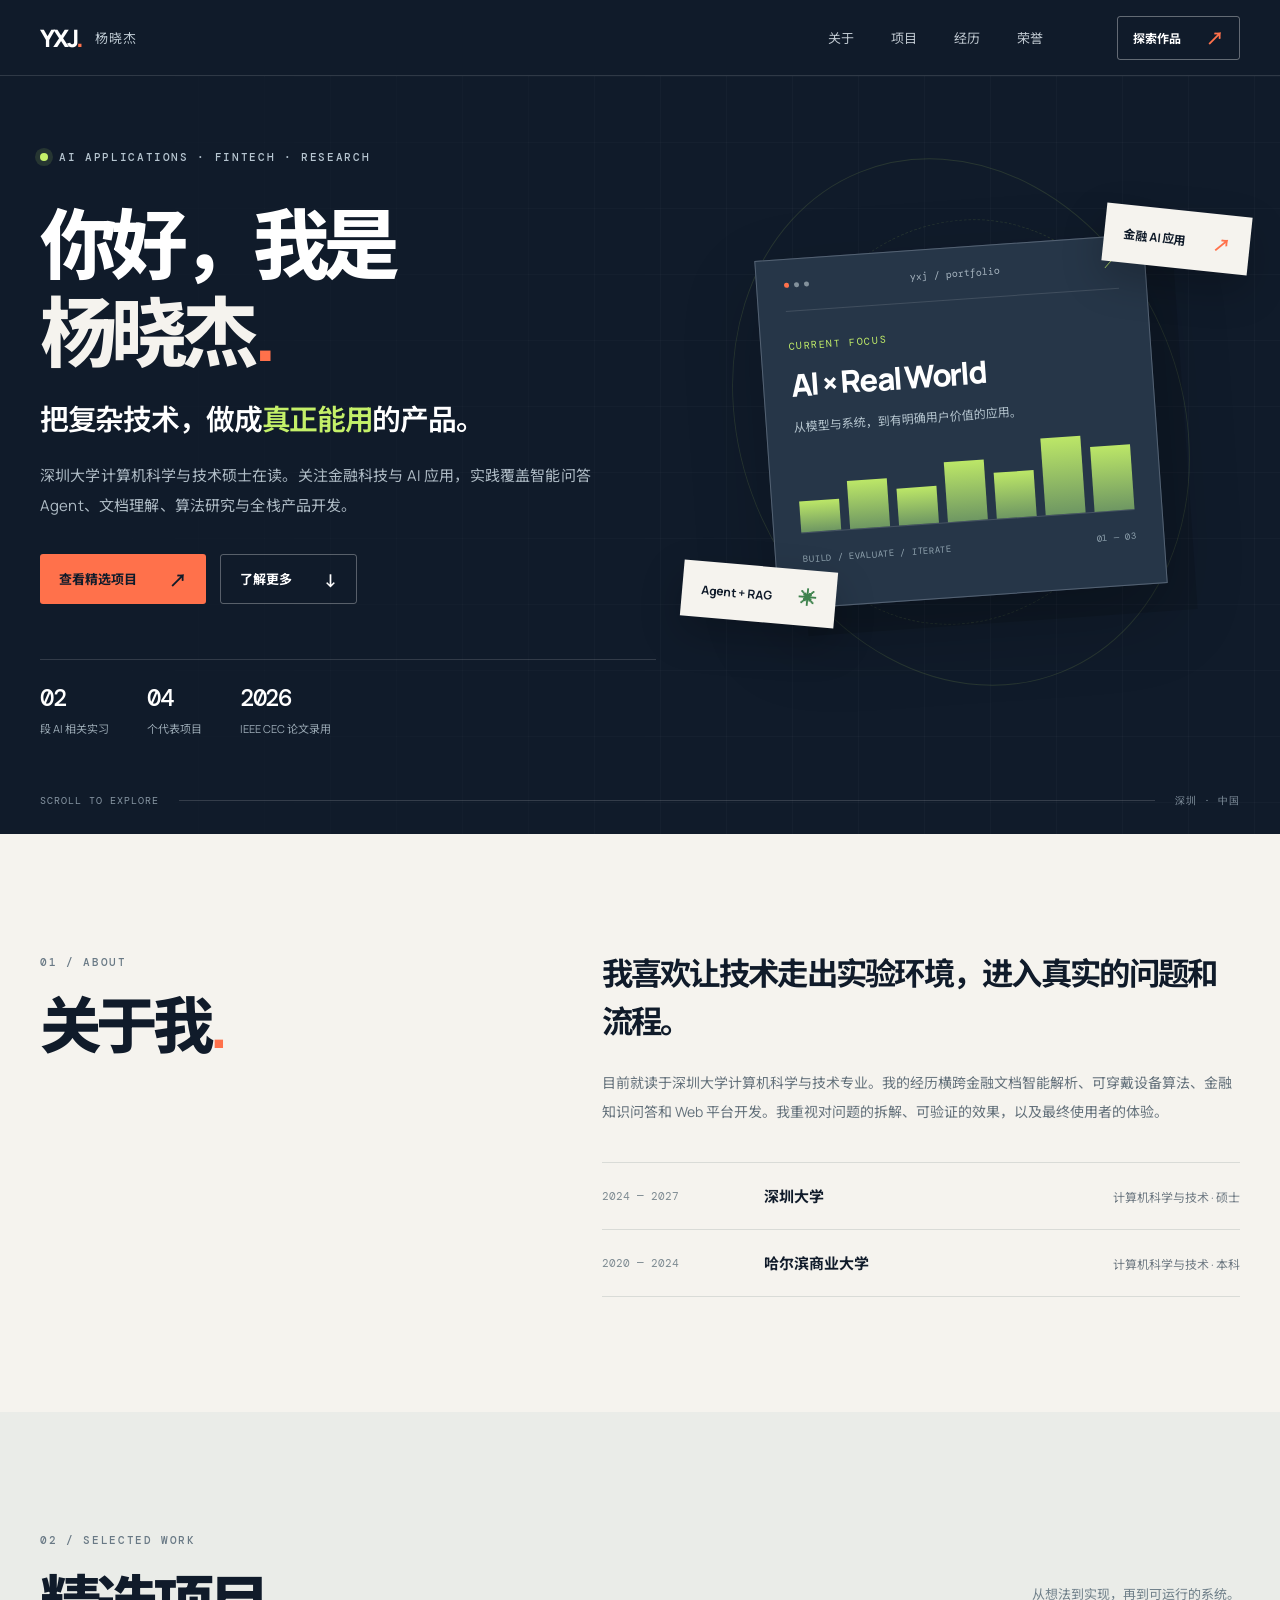
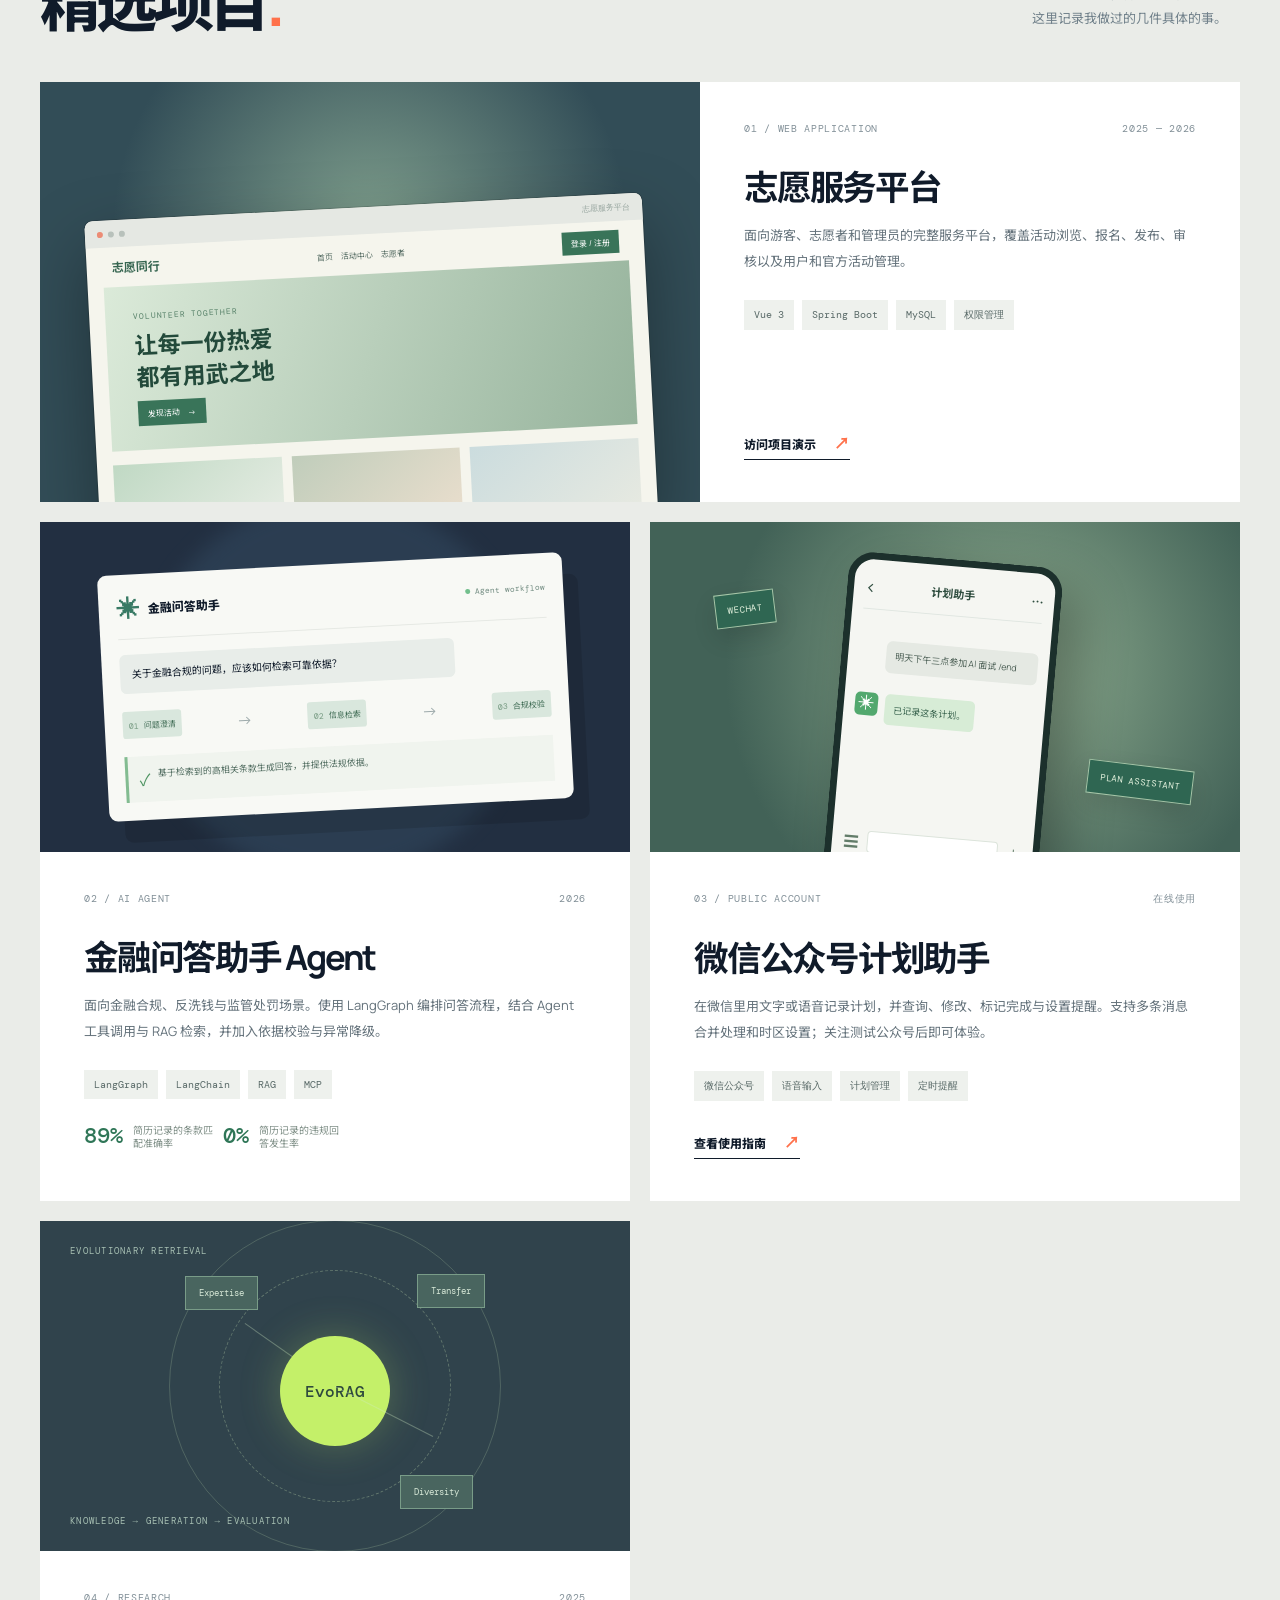
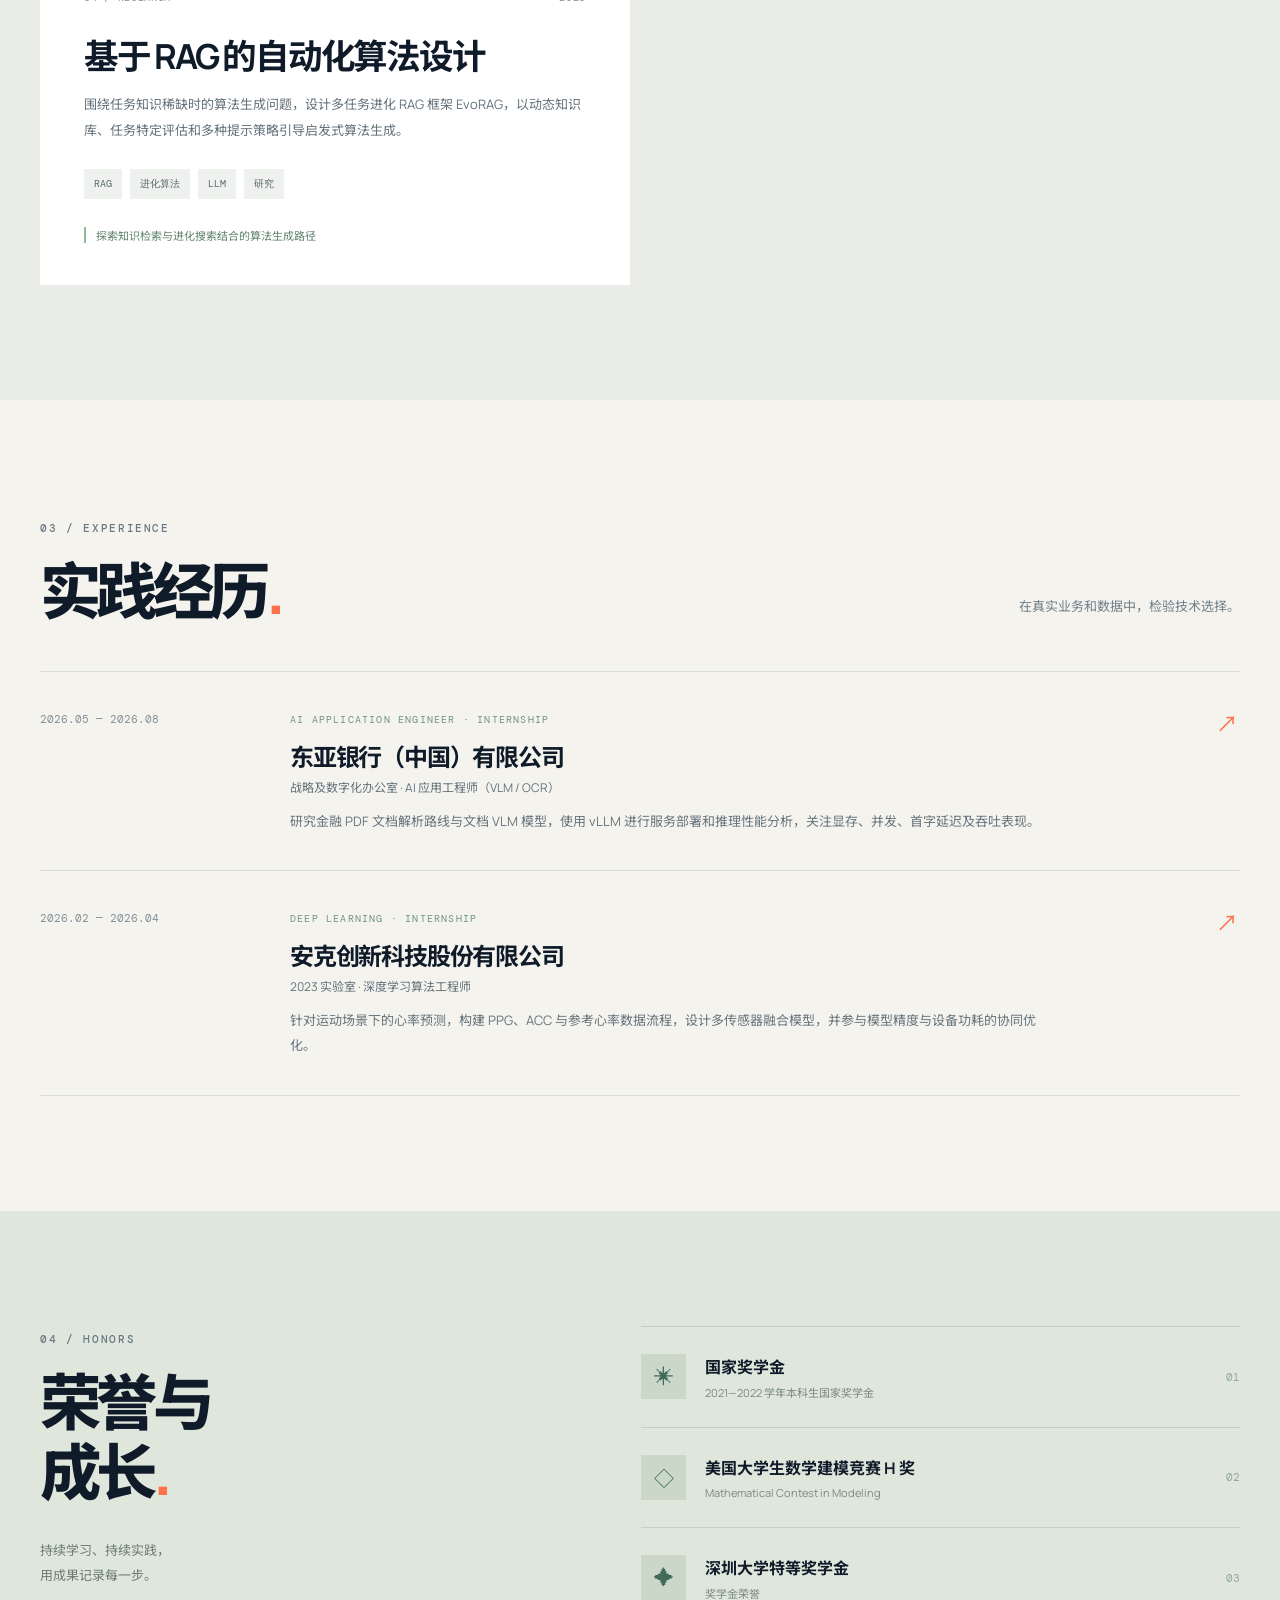
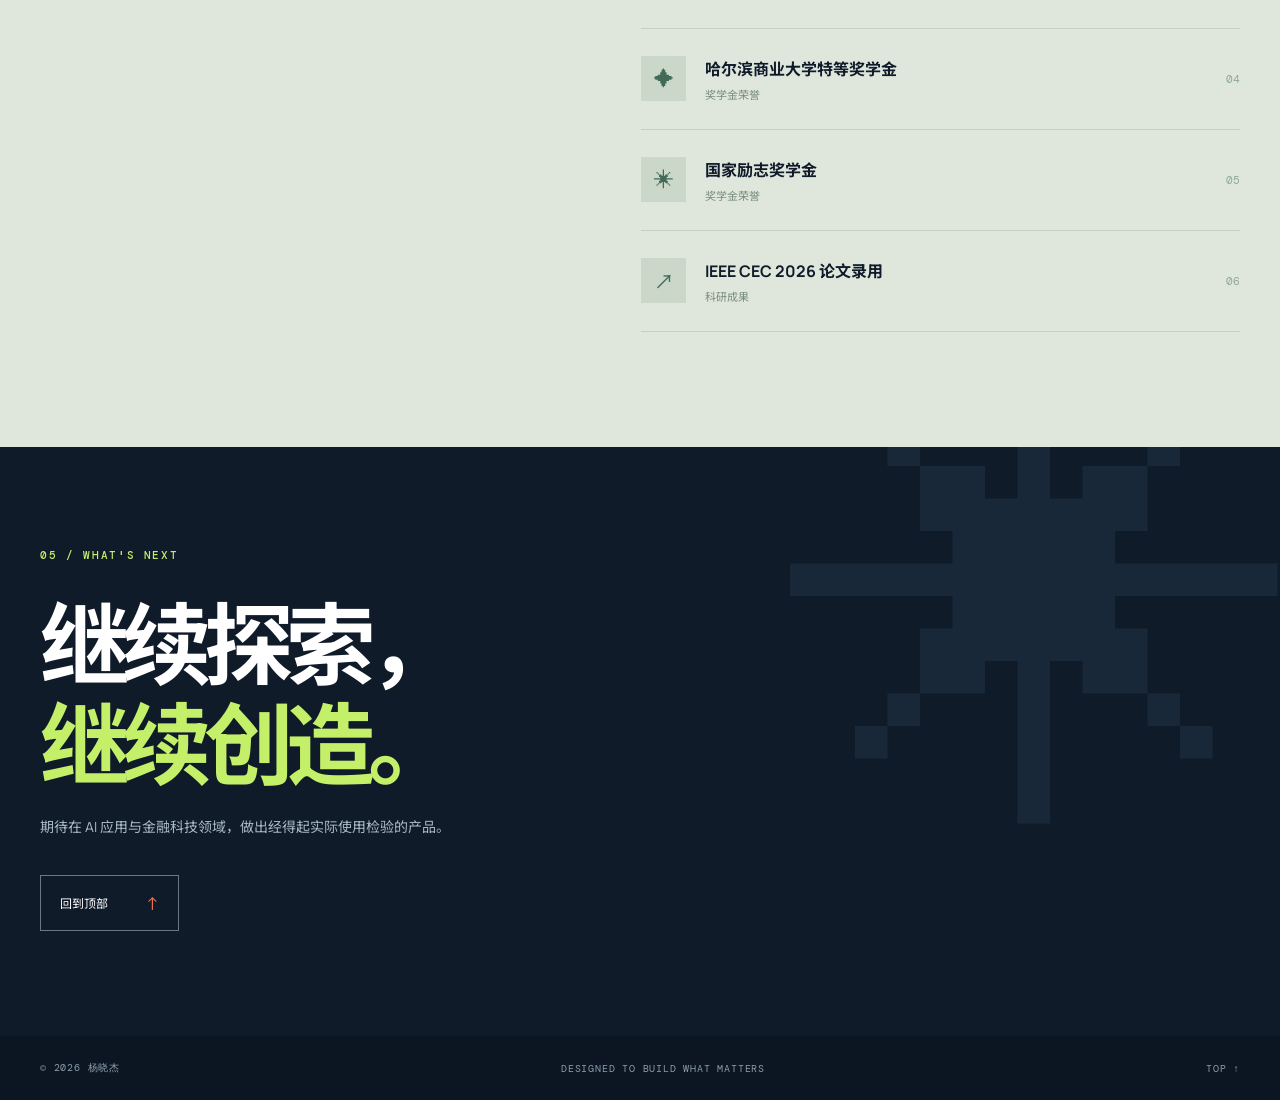
==== index.html @ 2df98eb1 "Add files via upload" ====
<!doctype html>
<html lang="zh-CN">
  <head>
    <meta charset="UTF-8" />
    <meta name="viewport" content="width=device-width, initial-scale=1" />
    <meta name="theme-color" content="#101b2a" />
    <meta name="description" content="杨晓杰的个人主页：金融科技 AI 应用、项目实践、研究与荣誉。" />
    <title>杨晓杰 · AI 应用与项目实践</title>
    <link rel="icon" type="image/svg+xml" href="./favicon.svg" />
    <link rel="stylesheet" href="./styles.css" />
  </head>
  <body>
    <a class="skip-link" href="#main">跳到主要内容</a>
    <header class="site-header" id="top">
      <div class="header-inner container">
        <a class="brand" href="#top" aria-label="杨晓杰，返回首页"><span class="brand-mark">YXJ<span class="brand-dot">.</span></span><span class="brand-name">杨晓杰</span></a>
        <nav class="desktop-nav" aria-label="主导航">
          <a href="#about">关于</a><a href="#projects">项目</a><a href="#experience">经历</a><a href="#honors">荣誉</a>
        </nav>
        <a class="header-cta" href="#projects">探索作品 <span aria-hidden="true">↗</span></a>
        <button class="menu-toggle" type="button" aria-label="打开菜单" aria-controls="mobile-nav" aria-expanded="false"><span></span><span></span></button>
      </div>
      <nav class="mobile-nav" id="mobile-nav" aria-label="移动端导航" hidden><a href="#about">关于</a><a href="#projects">项目</a><a href="#experience">经历</a><a href="#honors">荣誉</a></nav>
    </header>

    <main id="main">
      <section class="hero" aria-labelledby="hero-title">
        <div class="hero-grid container">
          <div class="hero-copy">
            <div class="eyebrow"><span class="status-dot"></span> AI APPLICATIONS · FINTECH · RESEARCH</div>
            <h1 id="hero-title">你好，我是<span class="name-accent">杨晓杰<span class="period">.</span></span></h1>
            <p class="hero-lead">把复杂技术，做成<span>真正能用</span>的产品。</p>
            <p class="hero-description">深圳大学计算机科学与技术硕士在读。关注金融科技与 AI 应用，实践覆盖智能问答 Agent、文档理解、算法研究与全栈产品开发。</p>
            <div class="hero-actions"><a class="button button-primary" href="#projects">查看精选项目 <span aria-hidden="true">↗</span></a><a class="button button-ghost" href="#about">了解更多 <span aria-hidden="true">↓</span></a></div>
            <div class="hero-facts"><div><strong>02</strong><span>段 AI 相关实习</span></div><div><strong>04</strong><span>个代表项目</span></div><div><strong>2026</strong><span>IEEE CEC 论文录用</span></div></div>
          </div>
          <div class="hero-visual" aria-label="项目能力展示">
            <div class="visual-orbit orbit-one"></div><div class="visual-orbit orbit-two"></div>
            <div class="visual-card main-card"><div class="card-topline"><span class="tiny-dots"><i></i><i></i><i></i></span><span>yxj / portfolio</span><span class="card-symbol">↗</span></div><div class="code-label">CURRENT FOCUS</div><div class="focus-title">AI × Real World</div><p>从模型与系统，到有明确用户价值的应用。</p><div class="mini-chart"><span style="height:40%"></span><span style="height:62%"></span><span style="height:48%"></span><span style="height:78%"></span><span style="height:60%"></span><span style="height:100%"></span><span style="height:84%"></span></div><div class="card-bottom"><span>BUILD / EVALUATE / ITERATE</span><span>01 — 03</span></div></div>
            <div class="floating-tag tag-one">金融 AI 应用 <span>↗</span></div><div class="floating-tag tag-two">Agent + RAG <span>✳</span></div>
          </div>
        </div>
        <div class="hero-bottom container"><span>SCROLL TO EXPLORE</span><span class="hero-line"></span><span>深圳 · 中国</span></div>
      </section>

      <section class="section intro-section" id="about" aria-labelledby="about-title"><div class="container intro-layout"><div class="section-heading"><span class="section-kicker">01 / ABOUT</span><h2 id="about-title">关于我<span class="heading-dot">.</span></h2></div><div class="intro-content"><p class="intro-large">我喜欢让技术走出实验环境，进入真实的问题和流程。</p><p>目前就读于深圳大学计算机科学与技术专业。我的经历横跨金融文档智能解析、可穿戴设备算法、金融知识问答和 Web 平台开发。我重视对问题的拆解、可验证的效果，以及最终使用者的体验。</p><div class="education"><div class="education-item"><span class="education-year">2024 — 2027</span><div><strong>深圳大学</strong><span>计算机科学与技术 · 硕士</span></div></div><div class="education-item"><span class="education-year">2020 — 2024</span><div><strong>哈尔滨商业大学</strong><span>计算机科学与技术 · 本科</span></div></div></div></div></div></section>

      <section class="section projects-section" id="projects" aria-labelledby="projects-title"><div class="container"><div class="section-top"><div><span class="section-kicker">02 / SELECTED WORK</span><h2 id="projects-title">精选项目<span class="heading-dot">.</span></h2></div><p>从想法到实现，再到可运行的系统。<br />这里记录我做过的几件具体的事。</p></div>
        <div class="project-list">
          <article class="project project-featured"><div class="project-visual volunteer-visual" aria-hidden="true"><div class="mock-browser"><div class="mock-bar"><i></i><i></i><i></i><span>志愿服务平台</span></div><div class="mock-nav"><b>志愿同行</b><span>首页　活动中心　志愿者</span><em>登录 / 注册</em></div><div class="mock-hero"><small>VOLUNTEER TOGETHER</small><strong>让每一份热爱<br />都有用武之地</strong><span>发现活动　→</span></div><div class="mock-cards"><div></div><div></div><div></div></div></div></div><div class="project-body"><div class="project-meta"><span>01 / WEB APPLICATION</span><span>2025 — 2026</span></div><h3>志愿服务平台</h3><p>面向游客、志愿者和管理员的完整服务平台，覆盖活动浏览、报名、发布、审核以及用户和官方活动管理。</p><div class="project-tags"><span>Vue 3</span><span>Spring Boot</span><span>MySQL</span><span>权限管理</span></div><a class="project-link" href="http://39.96.51.13/" target="_blank" rel="noopener noreferrer">访问项目演示 <span aria-hidden="true">↗</span></a></div></article>
          <article class="project"><div class="project-visual agent-visual" aria-hidden="true"><div class="agent-window"><div class="agent-head"><span class="agent-icon">✳</span><span>金融问答助手</span><span class="agent-live"><i></i> Agent workflow</span></div><div class="agent-question">关于金融合规的问题，应该如何检索可靠依据？</div><div class="agent-flow"><div><span>01</span> 问题澄清</div><b>→</b><div><span>02</span> 信息检索</div><b>→</b><div><span>03</span> 合规校验</div></div><div class="agent-answer"><span>✓</span><p>基于检索到的高相关条款生成回答，并提供法规依据。</p></div></div></div><div class="project-body"><div class="project-meta"><span>02 / AI AGENT</span><span>2026</span></div><h3>金融问答助手 Agent</h3><p>面向金融合规、反洗钱与监管处罚场景。使用 LangGraph 编排问答流程，结合 Agent 工具调用与 RAG 检索，并加入依据校验与异常降级。</p><div class="project-tags"><span>LangGraph</span><span>LangChain</span><span>RAG</span><span>MCP</span></div><div class="project-proof"><strong>89%</strong><span>简历记录的条款匹配准确率</span><strong>0%</strong><span>简历记录的违规回答发生率</span></div></div></article>
          <article class="project"><div class="project-visual wechat-visual" aria-hidden="true"><div class="wechat-phone"><div class="wechat-phone-top"><span>‹</span><strong>计划助手</strong><span>···</span></div><div class="wechat-message">明天下午三点参加 AI 面试 /end</div><div class="wechat-reply"><span>✳</span><div>已记录这条计划。</div></div><div class="wechat-input"><span>☰</span><i></i><span>＋</span></div></div><span class="wechat-bubble bubble-a">WECHAT</span><span class="wechat-bubble bubble-b">PLAN ASSISTANT</span></div><div class="project-body"><div class="project-meta"><span>03 / PUBLIC ACCOUNT</span><span>在线使用</span></div><h3>微信公众号计划助手</h3><p>在微信里用文字或语音记录计划，并查询、修改、标记完成与设置提醒。支持多条消息合并处理和时区设置；关注测试公众号后即可体验。</p><div class="project-tags"><span>微信公众号</span><span>语音输入</span><span>计划管理</span><span>定时提醒</span></div><a class="project-link" href="http://xjy2002-atszu.nat100.top/guide.html" target="_blank" rel="noopener noreferrer">查看使用指南 <span aria-hidden="true">↗</span></a></div></article>
          <article class="project"><div class="project-visual research-visual" aria-hidden="true"><div class="research-caption">EVOLUTIONARY RETRIEVAL</div><div class="research-nodes"><span class="node n1">Expertise</span><span class="node n2">Transfer</span><span class="node n3">Diversity</span><span class="core-node">EvoRAG</span></div><div class="research-footer">KNOWLEDGE → GENERATION → EVALUATION</div></div><div class="project-body"><div class="project-meta"><span>04 / RESEARCH</span><span>2025</span></div><h3>基于 RAG 的自动化算法设计</h3><p>围绕任务知识稀缺时的算法生成问题，设计多任务进化 RAG 框架 EvoRAG，以动态知识库、任务特定评估和多种提示策略引导启发式算法生成。</p><div class="project-tags"><span>RAG</span><span>进化算法</span><span>LLM</span><span>研究</span></div><div class="project-note">探索知识检索与进化搜索结合的算法生成路径</div></div></article>
        </div>
      </div></section>

      <section class="section experience-section" id="experience" aria-labelledby="experience-title"><div class="container"><div class="section-top"><div><span class="section-kicker">03 / EXPERIENCE</span><h2 id="experience-title">实践经历<span class="heading-dot">.</span></h2></div><p>在真实业务和数据中，检验技术选择。</p></div><div class="experience-list"><article class="experience-item"><div class="experience-date">2026.05 — 2026.08</div><div class="experience-content"><span class="experience-label">AI APPLICATION ENGINEER · INTERNSHIP</span><h3>东亚银行（中国）有限公司</h3><p class="experience-subtitle">战略及数字化办公室 · AI 应用工程师（VLM / OCR）</p><p>研究金融 PDF 文档解析路线与文档 VLM 模型，使用 vLLM 进行服务部署和推理性能分析，关注显存、并发、首字延迟及吞吐表现。</p></div><span class="experience-arrow" aria-hidden="true">↗</span></article><article class="experience-item"><div class="experience-date">2026.02 — 2026.04</div><div class="experience-content"><span class="experience-label">DEEP LEARNING · INTERNSHIP</span><h3>安克创新科技股份有限公司</h3><p class="experience-subtitle">2023 实验室 · 深度学习算法工程师</p><p>针对运动场景下的心率预测，构建 PPG、ACC 与参考心率数据流程，设计多传感器融合模型，并参与模型精度与设备功耗的协同优化。</p></div><span class="experience-arrow" aria-hidden="true">↗</span></article></div></div></section>

      <section class="section honors-section" id="honors" aria-labelledby="honors-title"><div class="container honors-layout"><div><span class="section-kicker">04 / HONORS</span><h2 id="honors-title">荣誉与<br />成长<span class="heading-dot">.</span></h2><p>持续学习、持续实践，<br />用成果记录每一步。</p></div><div class="honors-list"><div class="honor-item"><span class="honor-icon">✳</span><div><strong>国家奖学金</strong><span>2021—2022 学年本科生国家奖学金</span></div><span class="honor-number">01</span></div><div class="honor-item"><span class="honor-icon">◇</span><div><strong>美国大学生数学建模竞赛 H 奖</strong><span>Mathematical Contest in Modeling</span></div><span class="honor-number">02</span></div><div class="honor-item"><span class="honor-icon">✦</span><div><strong>深圳大学特等奖学金</strong><span>奖学金荣誉</span></div><span class="honor-number">03</span></div><div class="honor-item"><span class="honor-icon">✦</span><div><strong>哈尔滨商业大学特等奖学金</strong><span>奖学金荣誉</span></div><span class="honor-number">04</span></div><div class="honor-item"><span class="honor-icon">✳</span><div><strong>国家励志奖学金</strong><span>奖学金荣誉</span></div><span class="honor-number">05</span></div><div class="honor-item"><span class="honor-icon">↗</span><div><strong>IEEE CEC 2026 论文录用</strong><span>科研成果</span></div><span class="honor-number">06</span></div></div></div></section>

      <section class="contact-section"><div class="container contact-inner"><span class="section-kicker">05 / WHAT'S NEXT</span><h2>继续探索，<br /><em>继续创造。</em></h2><p>期待在 AI 应用与金融科技领域，做出经得起实际使用检验的产品。</p><a href="#top" class="back-top">回到顶部 <span aria-hidden="true">↑</span></a></div></section>
    </main>
    <footer class="site-footer"><div class="container footer-inner"><span>© <span id="year">2026</span> 杨晓杰</span><span>DESIGNED TO BUILD WHAT MATTERS</span><a href="#top">TOP ↑</a></div></footer>
    <script src="./main.js" defer></script>
  </body>
</html>
---- styles.css ----
@import url('https://fonts.googleapis.com/css2?family=DM+Mono:wght@400;500&family=Manrope:wght@400;500;600;700;800&family=Noto+Sans+SC:wght@400;500;600;700;800&display=swap');

:root{--ink:#101b2a;--ink2:#192638;--paper:#f5f3ee;--paper2:#eae8e1;--muted:#66717b;--orange:#ff714b;--lime:#c4f069;--line:#d9dbd7;--mono:'DM Mono',monospace;--sans:'Manrope','Noto Sans SC',sans-serif}
*{box-sizing:border-box}html{scroll-behavior:smooth}body{margin:0;background:var(--paper);color:var(--ink);font-family:var(--sans);-webkit-font-smoothing:antialiased}a{color:inherit;text-decoration:none}button{font:inherit}a:focus-visible,button:focus-visible{outline:3px solid var(--orange);outline-offset:4px}.container{width:min(100% - 80px,1240px);margin-inline:auto}.skip-link{position:absolute;left:10px;top:-60px;padding:12px;background:#fff;z-index:100}.skip-link:focus{top:10px}
.site-header{height:76px;background:var(--ink);color:white;border-bottom:1px solid rgba(255,255,255,.13);position:relative;z-index:20}.header-inner{height:100%;display:flex;align-items:center;justify-content:space-between;gap:24px}.brand{display:flex;align-items:center;gap:13px;white-space:nowrap}.brand-mark{font-size:24px;font-weight:800;letter-spacing:-2px}.brand-dot,.heading-dot,.period{color:var(--orange)}.brand-name{font-size:13px;color:#bdc9d2;letter-spacing:.08em}.desktop-nav{display:flex;gap:37px;margin-left:auto;margin-right:50px}.desktop-nav a{font-size:13px;color:#c0c9d1;transition:color .2s}.desktop-nav a:hover{color:#fff}.header-cta{display:flex;align-items:center;gap:25px;font-size:12px;font-weight:700;border:1px solid rgba(255,255,255,.35);border-radius:3px;padding:12px 15px;white-space:nowrap;transition:background .2s}.header-cta:hover{background:rgba(255,255,255,.1)}.header-cta span{color:var(--orange);font-size:18px;line-height:0}.menu-toggle,.mobile-nav{display:none}
.hero{background:var(--ink);color:#fff;overflow:hidden;min-height:715px;position:relative}.hero:before{content:"";position:absolute;inset:0;background-image:linear-gradient(rgba(255,255,255,.025) 1px,transparent 1px),linear-gradient(90deg,rgba(255,255,255,.025) 1px,transparent 1px);background-size:66px 66px;mask-image:linear-gradient(90deg,transparent 0,#000 55%)}.hero-grid{display:grid;grid-template-columns:1.05fr .95fr;gap:26px;position:relative;z-index:1;min-height:648px;align-items:center}.hero-copy{padding:74px 0 32px}.eyebrow,.section-kicker{font:500 11px var(--mono);letter-spacing:.15em}.eyebrow{color:#b6c5d0;display:flex;align-items:center;gap:11px}.status-dot{width:8px;height:8px;background:var(--lime);box-shadow:0 0 0 5px rgba(196,240,105,.12);border-radius:50%}.hero h1{font-size:clamp(54px,6vw,92px);line-height:1.15;letter-spacing:-.08em;margin:36px 0 20px;font-weight:800}.name-accent{display:block;color:var(--paper)}.hero-lead{font-size:clamp(22px,2.25vw,32px);font-weight:600;margin:0 0 22px;letter-spacing:-.045em}.hero-lead span{color:var(--lime)}.hero-description{max-width:560px;color:#aebbc5;font-size:15px;line-height:2;letter-spacing:.01em;margin:0}.hero-actions{display:flex;align-items:center;gap:14px;margin-top:33px}.button{min-height:50px;display:inline-flex;align-items:center;justify-content:space-between;gap:32px;padding:0 19px;font-size:13px;font-weight:700;border-radius:3px;transition:transform .2s,background .2s}.button:hover{transform:translateY(-3px)}.button-primary{background:var(--orange);color:var(--ink)}.button-primary:hover{background:#ff8b6a}.button-ghost{border:1px solid rgba(255,255,255,.3);color:white}.button span{font-size:18px}.hero-facts{display:flex;gap:38px;margin-top:55px;padding-top:22px;border-top:1px solid rgba(255,255,255,.14)}.hero-facts div{display:flex;flex-direction:column;gap:7px}.hero-facts strong{font:500 24px var(--mono);color:#fff;letter-spacing:-.06em}.hero-facts span{font-size:11px;color:#9baab5;white-space:nowrap}.hero-bottom{height:66px;position:relative;z-index:1;display:flex;align-items:center;gap:20px;font:10px var(--mono);color:#8796a3;letter-spacing:.1em}.hero-line{height:1px;background:rgba(255,255,255,.15);flex:1}
.hero-visual{height:550px;position:relative;display:flex;align-items:center;justify-content:center}.visual-orbit{position:absolute;border:1px solid rgba(196,240,105,.13);border-radius:50%;width:540px;height:540px;transform:rotate(-22deg) scaleX(.82)}.orbit-two{width:410px;height:410px;border-style:dashed;opacity:.9;transform:rotate(20deg) scaleX(.9)}.main-card{position:relative;width:390px;height:350px;background:#263648;border:1px solid #546273;box-shadow:28px 28px 0 rgba(0,0,0,.13),0 30px 80px rgba(0,0,0,.2);transform:rotate(-4deg);padding:0 27px;z-index:1}.card-topline{height:52px;border-bottom:1px solid rgba(255,255,255,.12);display:flex;align-items:center;justify-content:space-between;font:10px var(--mono);color:#a7b5c0}.tiny-dots{display:flex;gap:5px}.tiny-dots i{width:5px;height:5px;border-radius:50%;background:#83919b}.tiny-dots i:first-child{background:var(--orange)}.card-symbol{font-size:16px;color:var(--lime)}.code-label{margin-top:28px;color:var(--lime);font:10px var(--mono);letter-spacing:.16em}.focus-title{font-size:31px;font-weight:800;letter-spacing:-.055em;margin-top:11px}.main-card p{color:#b1c1cb;font-size:12px;margin-top:12px}.mini-chart{height:78px;display:flex;align-items:end;gap:9px;margin-top:20px;border-bottom:1px solid rgba(255,255,255,.15)}.mini-chart span{flex:1;background:linear-gradient(var(--lime),#729c64);opacity:.95}.card-bottom{display:flex;justify-content:space-between;margin-top:20px;font:9px var(--mono);color:#8fa2ae;letter-spacing:.08em}.floating-tag{position:absolute;background:var(--paper);color:var(--ink);font-size:12px;font-weight:700;z-index:2;padding:16px 19px;box-shadow:0 16px 40px rgba(0,0,0,.22);display:flex;gap:27px;align-items:center}.floating-tag span{color:var(--orange);font-size:18px}.tag-one{right:-10px;top:63px;transform:rotate(6deg)}.tag-two{left:0;bottom:75px;transform:rotate(5deg)}.tag-two span{color:#3e824d}
.section{padding:115px 0}.section-heading h2,.section-top h2,.honors-layout h2{font-size:clamp(42px,4.8vw,68px);line-height:1.15;letter-spacing:-.075em;margin:19px 0 0;font-weight:800}.section-kicker{color:#697985}.intro-layout{display:grid;grid-template-columns:.43fr .57fr;gap:80px}.intro-large{font-size:clamp(25px,2.45vw,35px);font-weight:700;line-height:1.55;letter-spacing:-.055em;margin:0 0 22px}.intro-content>p:nth-child(2){font-size:14px;line-height:2.1;color:#64717b;margin:0 0 35px}.education{border-top:1px solid var(--line)}.education-item{display:grid;grid-template-columns:142px 1fr;gap:20px;border-bottom:1px solid var(--line);padding:22px 0}.education-year{font:11px var(--mono);color:#7e8b92;margin-top:4px}.education-item div{display:flex;justify-content:space-between;align-items:baseline;gap:10px}.education-item strong{font-size:15px}.education-item div span{font-size:12px;color:#6f7a83;text-align:right}
.projects-section{background:#eaece8}.section-top{display:flex;justify-content:space-between;align-items:end;gap:30px;margin-bottom:44px}.section-top p{font-size:13px;line-height:1.8;color:#70808a;margin:0 0 8px}.project-list{display:grid;grid-template-columns:1fr 1fr;gap:20px}.project{background:#fff;overflow:hidden}.project-featured{grid-column:1/-1;display:grid;grid-template-columns:1.1fr .9fr;min-height:420px}.project-visual{position:relative;overflow:hidden;min-height:330px}.volunteer-visual{background:#324d57;display:flex;align-items:end;justify-content:center;padding:50px 20px 0}.volunteer-visual:before{content:"";position:absolute;inset:0;background:radial-gradient(circle at 50% 35%,#7f9f8d,transparent 60%)}.mock-browser{width:min(90%,570px);height:315px;background:#f5f5ed;border-radius:8px 8px 0 0;box-shadow:0 0 0 1px rgba(0,0,0,.15),0 30px 70px rgba(0,0,0,.35);position:relative;transform:rotate(-3deg) translateY(20px);overflow:hidden}.mock-bar{height:27px;background:#e5e8e3;display:flex;align-items:center;gap:5px;padding:0 12px}.mock-bar i{width:6px;height:6px;border-radius:50%;background:#b8c1bb}.mock-bar i:first-child{background:#ec8c75}.mock-bar span{margin-left:auto;font:8px var(--mono);color:#98a6a0}.mock-nav{height:40px;display:flex;align-items:center;justify-content:space-between;padding:0 25px;color:#376651}.mock-nav b{font-size:12px}.mock-nav span{font-size:8px;color:#566d64}.mock-nav em{font-style:normal;font-size:8px;background:#397459;color:#fff;padding:6px 9px}.mock-hero{margin:0 16px;background:linear-gradient(110deg,#dbead9,#96b39c);height:164px;padding:25px 28px;display:flex;flex-direction:column;align-items:start}.mock-hero small{font:8px var(--mono);letter-spacing:.1em;color:#568068}.mock-hero strong{font-size:23px;line-height:1.4;color:#234a3b;margin:8px 0}.mock-hero span{font-size:8px;color:white;background:#397459;padding:7px 10px}.mock-cards{display:flex;gap:10px;margin:14px 16px}.mock-cards div{height:80px;flex:1;background:linear-gradient(140deg,#c0d9c4,#e9eee6)}.mock-cards div:nth-child(2){background:linear-gradient(140deg,#c0cdbb,#ecdfce)}.mock-cards div:nth-child(3){background:linear-gradient(140deg,#cbdcde,#e8eae1)}.project-body{padding:40px 44px 42px;display:flex;flex-direction:column;align-items:start}.project-meta{width:100%;display:flex;justify-content:space-between;gap:15px;color:#829098;font:10px var(--mono);letter-spacing:.07em}.project-body h3{font-size:clamp(25px,2.7vw,37px);letter-spacing:-.065em;margin:30px 0 14px;line-height:1.28}.project-body p{font-size:13px;line-height:1.95;color:#64727b;margin:0 0 26px;max-width:500px}.project-tags{display:flex;flex-wrap:wrap;gap:8px}.project-tags span{font:10px var(--mono);padding:8px 10px;background:#eef1ed;color:#586967}.project-link{margin-top:auto;padding-top:28px;font-size:12px;font-weight:800;border-bottom:1px solid var(--ink);padding-bottom:5px}.project-link span{color:var(--orange);font-size:16px;margin-left:16px}.agent-visual{background:#222f41;display:flex;align-items:center;justify-content:center;padding:38px}.agent-visual:before{content:"";position:absolute;width:380px;height:380px;border-radius:50%;background:#31475d;filter:blur(10px);opacity:.6}.agent-window{width:min(100%,465px);background:#f8f9f5;border-radius:9px;padding:18px;position:relative;box-shadow:15px 22px 0 rgba(0,0,0,.12);transform:rotate(-3deg)}.agent-head{display:flex;align-items:center;gap:8px;font-size:12px;font-weight:800;padding-bottom:14px;border-bottom:1px solid #e6e9e4}.agent-icon{color:#387a64;font-size:23px}.agent-live{font:8px var(--mono);color:#6e897e;margin-left:auto;display:flex;align-items:center;gap:5px}.agent-live i{width:5px;height:5px;background:#72bf8c;border-radius:50%}.agent-question{background:#e8ede9;border-radius:6px;font-size:10px;padding:12px;margin:15px 0 18px;max-width:78%;line-height:1.5}.agent-flow{display:flex;align-items:center;justify-content:space-between;gap:4px}.agent-flow div{font-size:8px;white-space:nowrap;background:#d9e7dd;color:#416d56;padding:8px 6px;border-radius:3px}.agent-flow div span{font:8px var(--mono);color:#72977e;margin-right:3px}.agent-flow b{color:#9daaab;font-weight:400}.agent-answer{display:flex;gap:8px;margin-top:18px;background:#f0f4ee;border-left:3px solid #83bc91;padding:11px}.agent-answer span{color:#4c9360}.agent-answer p{font-size:9px;color:#557064;line-height:1.6;margin:0}.project-proof{margin-top:22px;display:grid;grid-template-columns:auto 1fr auto 1fr;gap:6px 10px;align-items:end}.project-proof strong{font:500 22px var(--mono);color:#2f7657}.project-proof span{font-size:10px;color:#809088;max-width:80px;line-height:1.3}.research-visual{background:#30434c;display:flex;align-items:center;justify-content:center}.research-visual:before{content:"";position:absolute;width:330px;height:330px;border-radius:50%;border:1px solid rgba(206,232,183,.2)}.research-visual:after{content:"";position:absolute;width:230px;height:230px;border-radius:50%;border:1px dashed rgba(206,232,183,.3)}.research-caption,.research-footer{position:absolute;color:#a7c0b3;font:9px var(--mono);letter-spacing:.14em;left:30px}.research-caption{top:24px}.research-footer{bottom:24px}.research-nodes{position:relative;width:300px;height:250px;z-index:1}.research-nodes:before,.research-nodes:after{content:"";position:absolute;background:rgba(209,234,195,.34);height:1px;transform-origin:left;left:150px;top:125px;width:110px}.research-nodes:before{transform:rotate(-145deg)}.research-nodes:after{transform:rotate(27deg)}.core-node{position:absolute;left:95px;top:75px;width:110px;height:110px;display:grid;place-items:center;background:var(--lime);border-radius:50%;font:500 16px var(--mono);color:#2e493d;box-shadow:0 0 40px rgba(196,240,105,.25)}.node{position:absolute;color:#d8e9d8;font:9px var(--mono);background:#49655f;padding:10px 13px;border:1px solid #799c88}.n1{top:15px;left:0}.n2{top:13px;right:0}.n3{bottom:2px;right:12px}.project-note{margin-top:28px;font-size:11px;color:#60836f;border-left:2px solid #8dbb94;padding-left:10px}
.experience-section{background:var(--paper)}.experience-list{border-top:1px solid var(--line)}.experience-item{display:grid;grid-template-columns:220px 1fr 24px;gap:30px;padding:34px 0 37px;border-bottom:1px solid var(--line)}.experience-date{font:11px var(--mono);color:#819098;margin-top:6px}.experience-label{font:10px var(--mono);color:#6e9576;letter-spacing:.12em}.experience-content h3{font-size:24px;letter-spacing:-.05em;margin:10px 0 5px}.experience-subtitle{font-size:12px!important;color:#63747c!important;margin:0 0 13px!important}.experience-content>p:last-child{max-width:760px;color:#67757d;font-size:13px;line-height:1.9;margin:0}.experience-arrow{color:var(--orange);font-size:22px}
.wechat-visual{background:radial-gradient(circle at 60% 45%,#91af91,#426257 70%);display:flex;align-items:end;justify-content:center}.wechat-phone{width:215px;height:315px;background:#f5f6f2;border:7px solid #1c302c;border-bottom:0;border-radius:26px 26px 0 0;box-shadow:20px 20px 50px rgba(0,0,0,.3);padding:15px 11px;position:relative;transform:rotate(5deg) translateY(22px)}.wechat-phone-top{display:flex;align-items:center;justify-content:space-between;border-bottom:1px solid #e1e7e2;padding-bottom:10px;font-size:11px;color:#304e40}.wechat-phone-top span{font-size:18px}.wechat-message{background:#e5e9e3;color:#506359;font-size:9px;line-height:1.5;margin-top:30px;margin-left:27px;padding:9px;border-radius:6px}.wechat-reply{display:flex;gap:7px;margin-top:21px;align-items:start}.wechat-reply span{width:23px;height:23px;background:#52a86e;color:white;border-radius:5px;display:grid;place-items:center}.wechat-reply div{background:#d7ecd6;color:#3c6651;font-size:9px;padding:9px;border-radius:5px}.wechat-input{position:absolute;bottom:15px;left:12px;right:12px;display:flex;align-items:center;gap:8px;color:#627c69;font-size:15px}.wechat-input i{flex:1;height:22px;background:white;border:1px solid #dce4db;border-radius:4px}.wechat-bubble{position:absolute;color:#e5f3df;background:#2f6652;border:1px solid #a8c5a8;padding:10px 12px;font:9px var(--mono);letter-spacing:.08em;box-shadow:0 10px 25px rgba(0,0,0,.12)}.bubble-a{left:11%;top:21%;transform:rotate(-7deg)}.bubble-b{right:8%;bottom:16%;transform:rotate(7deg)}
.honors-section{background:#dfe6dc}.honors-layout{display:grid;grid-template-columns:.47fr .53fr;gap:70px}.honors-layout>div:first-child>p{font-size:13px;line-height:1.9;color:#6c7d70;margin-top:30px}.honors-list{border-top:1px solid #c2d0c1}.honor-item{display:flex;align-items:center;gap:19px;padding:27px 0;border-bottom:1px solid #c2d0c1}.honor-icon{width:45px;height:45px;display:grid;place-items:center;background:#cbd8c9;color:#416b57;font-size:20px}.honor-item>div{display:flex;flex-direction:column;gap:6px}.honor-item strong{font-size:16px}.honor-item>div span{font-size:11px;color:#798c7d}.honor-number{margin-left:auto;color:#8eaa93;font:11px var(--mono)}
.contact-section{background:var(--ink);color:white;padding:95px 0 105px;position:relative;overflow:hidden}.contact-section:after{content:"✳";position:absolute;font-size:520px;line-height:1;color:#223344;right:-30px;top:-115px;opacity:.55;pointer-events:none}.contact-inner{position:relative;z-index:1}.contact-section .section-kicker{color:var(--lime)}.contact-section h2{font-size:clamp(54px,7vw,100px);letter-spacing:-.09em;line-height:1.12;margin:30px 0 20px}.contact-section h2 em{font-style:normal;color:var(--lime)}.contact-section p{font-size:14px;color:#a9b9c4;line-height:1.9;max-width:500px}.back-top{display:inline-flex;gap:38px;align-items:center;margin-top:20px;padding:15px 19px;border:1px solid rgba(255,255,255,.4);font-size:12px}.back-top span{font-size:18px;color:var(--orange)}.site-footer{background:#0c1623;color:#8b9caa}.footer-inner{min-height:64px;display:flex;justify-content:space-between;align-items:center;gap:20px;font:10px var(--mono);letter-spacing:.08em}
@media(max-width:1050px){.hero-grid{grid-template-columns:1fr .85fr}.hero-visual{transform:scale(.82);transform-origin:center right}.hero-facts{gap:20px}.intro-layout{gap:40px}.project-body{padding:32px}.project-proof{grid-template-columns:auto 1fr;row-gap:10px}.project-proof span{max-width:140px}}
@media(max-width:780px){.container{width:min(100% - 40px,1240px)}.desktop-nav,.header-cta{display:none}.menu-toggle{display:flex;background:none;border:0;width:38px;height:38px;flex-direction:column;justify-content:center;gap:7px;cursor:pointer}.menu-toggle span{width:24px;height:2px;background:white;display:block}.mobile-nav:not([hidden]){display:flex;flex-direction:column;background:var(--ink2);padding:18px 20px;gap:17px;border-bottom:1px solid rgba(255,255,255,.15)}.mobile-nav a{font-size:14px}.hero{min-height:auto}.hero-grid{display:flex;flex-direction:column;align-items:stretch;gap:0}.hero-copy{padding-top:72px}.hero h1{font-size:clamp(54px,10vw,78px)}.hero-visual{height:410px;transform:scale(.8);transform-origin:center center;margin-top:-25px}.hero-bottom{height:50px}.intro-layout,.honors-layout{grid-template-columns:1fr;gap:35px}.section{padding:85px 0}.section-top{align-items:start}.project-list{grid-template-columns:1fr}.project-featured{display:block;grid-column:auto}.project-featured .project-visual{min-height:350px}.project-featured .project-body{min-height:340px}.project-visual{min-height:310px}.experience-item{grid-template-columns:1fr 25px;gap:8px}.experience-date{grid-column:1/-1;margin-bottom:8px}.experience-content{grid-column:1}.experience-arrow{grid-column:2;grid-row:2}.contact-section:after{font-size:350px;right:-110px;top:-30px}}
@media(max-width:520px){.site-header{height:66px}.brand-mark{font-size:22px}.hero-copy{padding-top:55px}.eyebrow{font-size:9px;letter-spacing:.09em}.hero h1{font-size:54px;margin:29px 0 20px}.hero-lead{font-size:22px}.hero-description{font-size:13px}.hero-actions{flex-wrap:wrap}.button{min-height:46px;gap:18px}.hero-facts{gap:13px;margin-top:42px}.hero-facts strong{font-size:20px}.hero-facts span{font-size:9px;white-space:normal;line-height:1.5}.hero-visual{height:315px;transform:scale(.62);margin:-24px -40px -28px}.hero-bottom{font-size:8px}.section{padding:70px 0}.section-top{display:block}.section-top p{margin-top:18px}.section-heading h2,.section-top h2,.honors-layout h2{font-size:45px}.intro-large{font-size:24px}.education-item{grid-template-columns:1fr;gap:9px}.education-item div{align-items:start}.education-item div span{max-width:140px}.project-featured .project-visual{min-height:280px}.mock-browser{width:100%;height:270px}.mock-nav{padding:0 13px}.mock-nav span{display:none}.mock-hero{height:140px;padding:18px}.mock-hero strong{font-size:18px}.project-body{padding:29px 25px}.project-body h3{font-size:28px;margin-top:24px}.project-body p{font-size:12px}.project-visual{min-height:285px}.agent-visual{padding:20px}.agent-flow div{font-size:7px}.research-caption,.research-footer{left:18px}.experience-content h3{font-size:21px}.honor-item strong{font-size:14px}.contact-section{padding:76px 0}.contact-section h2{font-size:54px}.contact-section:after{opacity:.25}.footer-inner{flex-wrap:wrap;padding:22px 0}.footer-inner span:nth-child(2){display:none}}
@media(prefers-reduced-motion:reduce){html{scroll-behavior:auto}*,*:before,*:after{transition-duration:.01ms!important;animation-duration:.01ms!important}}
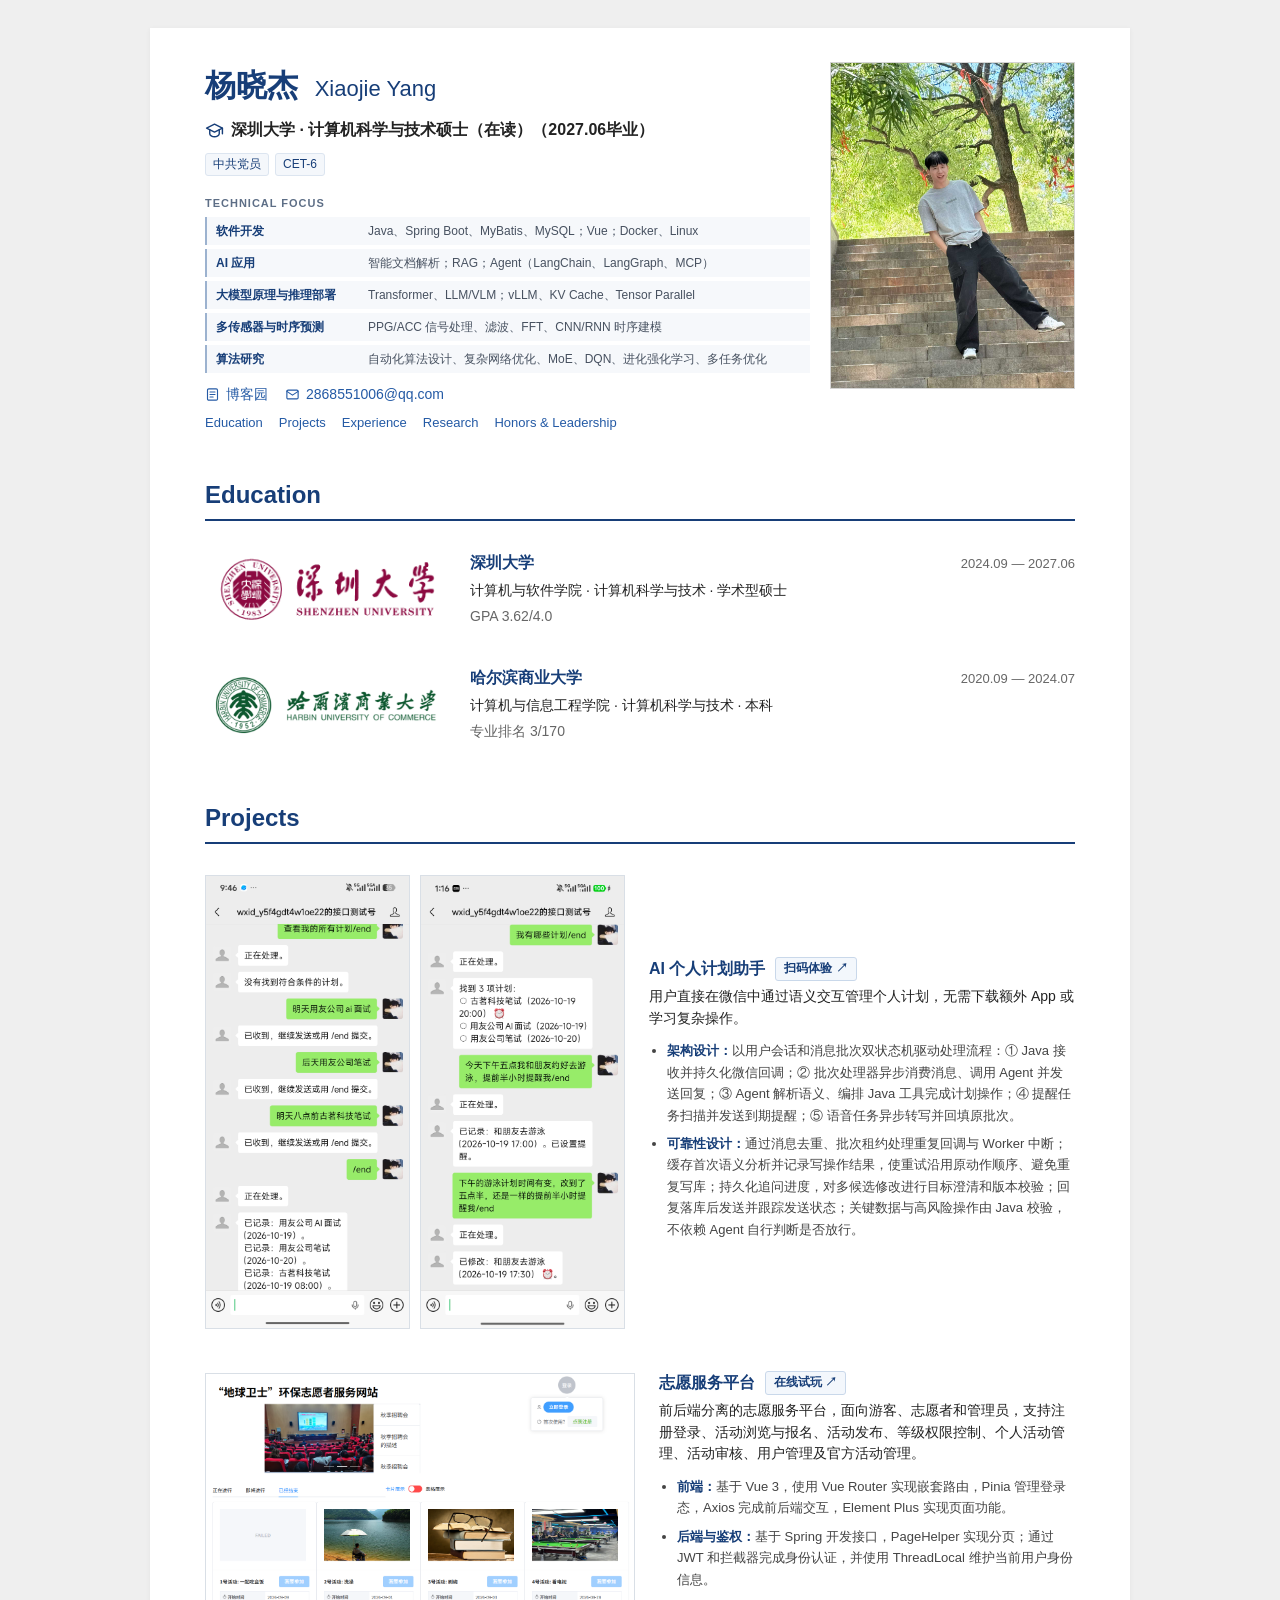
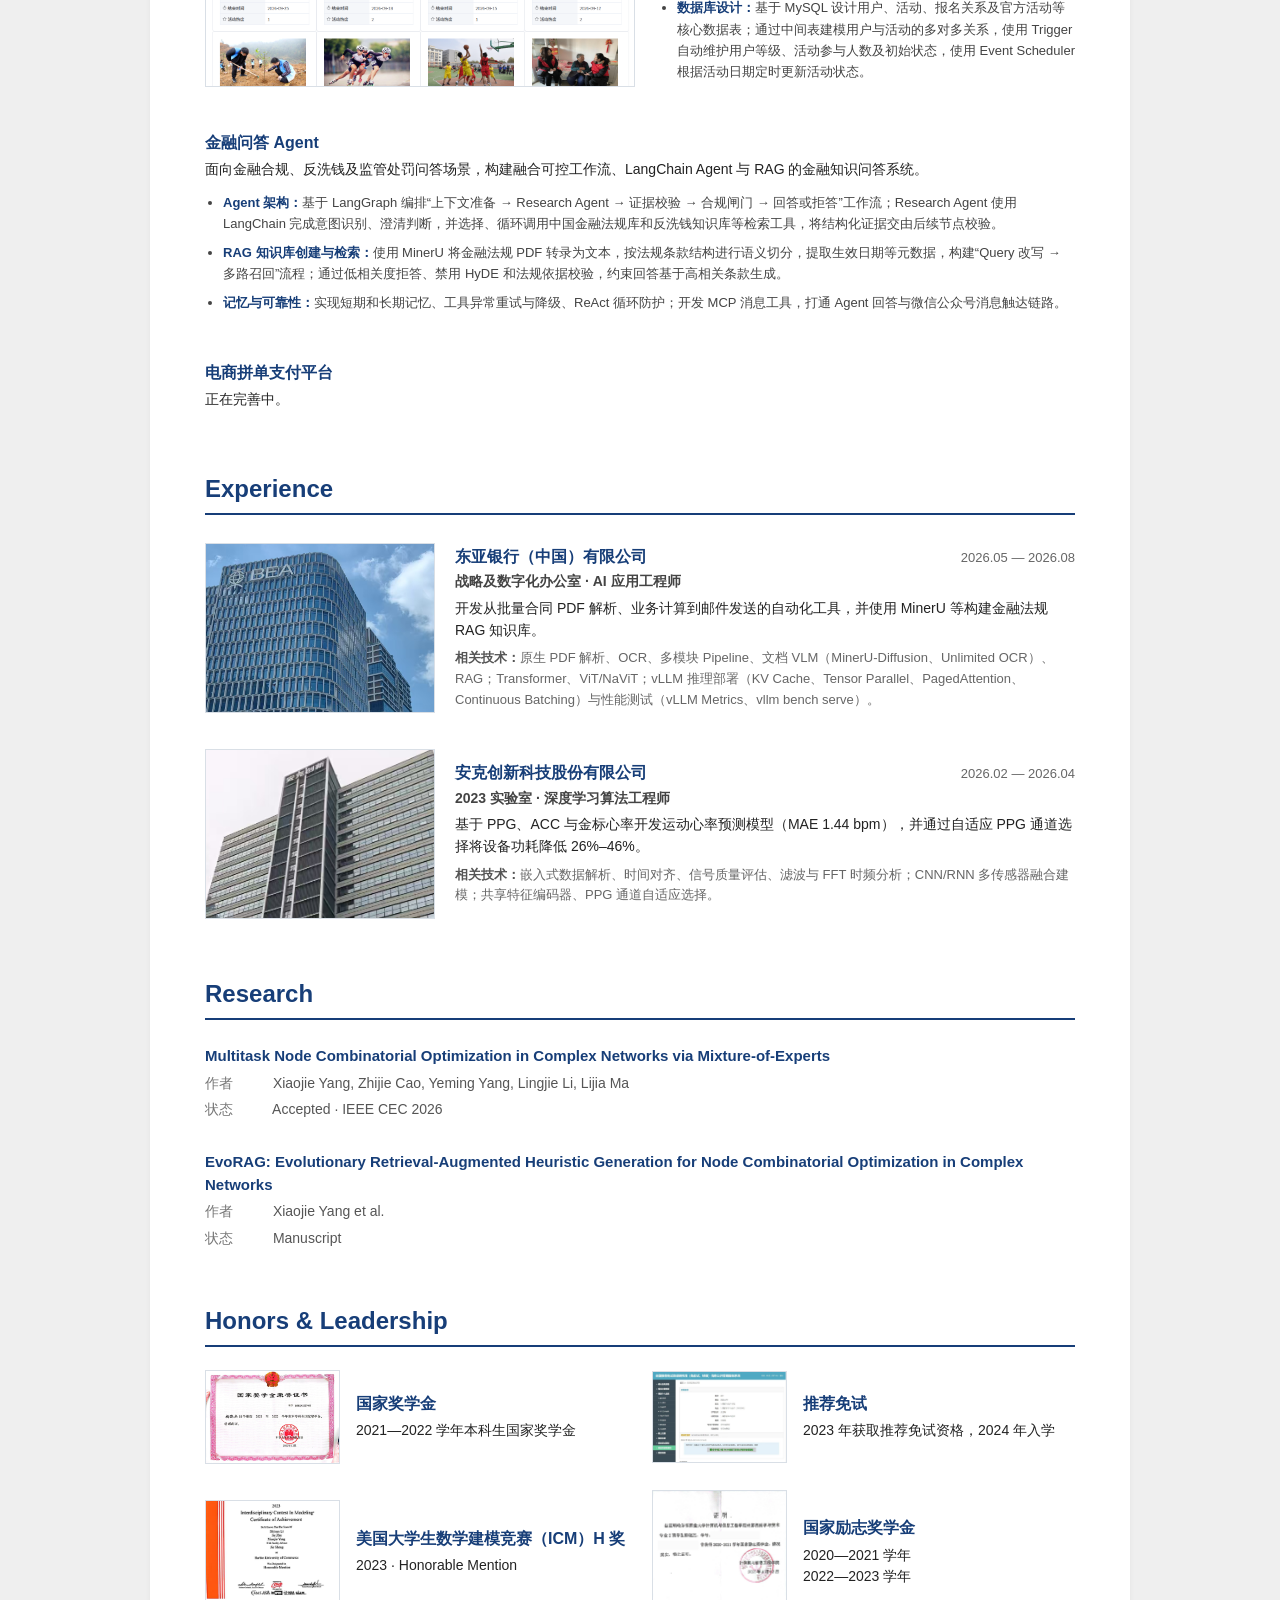
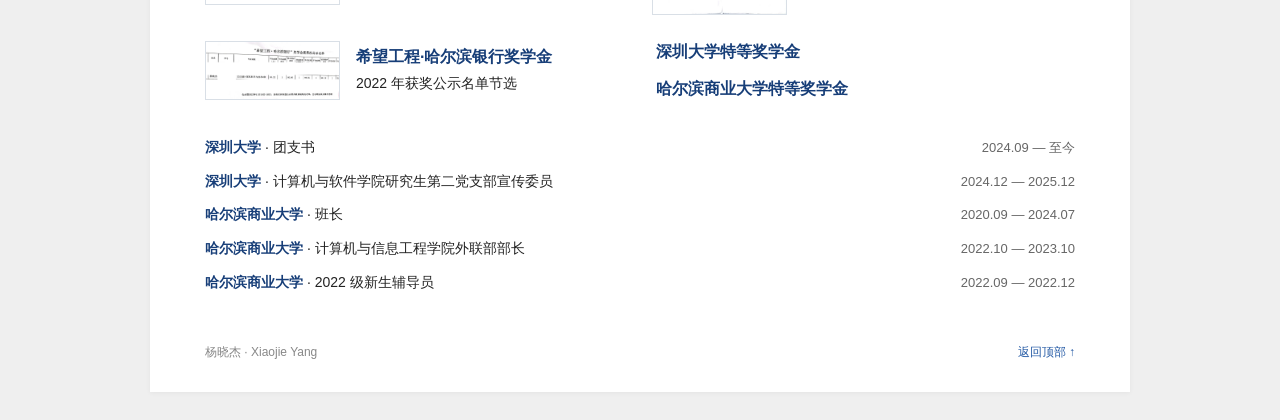
==== commit 83788ab9: "Add files via upload 第一次完整的正确提交20261021" ====
--- a/index.html
+++ b/index.html
@@ -1,66 +1,120 @@
-<!doctype html>
-<html lang="zh-CN">
-  <head>
-    <meta charset="UTF-8" />
-    <meta name="viewport" content="width=device-width, initial-scale=1" />
-    <meta name="theme-color" content="#101b2a" />
-    <meta name="description" content="杨晓杰的个人主页：金融科技 AI 应用、项目实践、研究与荣誉。" />
-    <title>杨晓杰 · AI 应用与项目实践</title>
-    <link rel="icon" type="image/svg+xml" href="./favicon.svg" />
-    <link rel="stylesheet" href="./styles.css" />
-  </head>
-  <body>
-    <a class="skip-link" href="#main">跳到主要内容</a>
-    <header class="site-header" id="top">
-      <div class="header-inner container">
-        <a class="brand" href="#top" aria-label="杨晓杰，返回首页"><span class="brand-mark">YXJ<span class="brand-dot">.</span></span><span class="brand-name">杨晓杰</span></a>
-        <nav class="desktop-nav" aria-label="主导航">
-          <a href="#about">关于</a><a href="#projects">项目</a><a href="#experience">经历</a><a href="#honors">荣誉</a>
-        </nav>
-        <a class="header-cta" href="#projects">探索作品 <span aria-hidden="true">↗</span></a>
-        <button class="menu-toggle" type="button" aria-label="打开菜单" aria-controls="mobile-nav" aria-expanded="false"><span></span><span></span></button>
-      </div>
-      <nav class="mobile-nav" id="mobile-nav" aria-label="移动端导航" hidden><a href="#about">关于</a><a href="#projects">项目</a><a href="#experience">经历</a><a href="#honors">荣誉</a></nav>
-    </header>
-
-    <main id="main">
-      <section class="hero" aria-labelledby="hero-title">
-        <div class="hero-grid container">
-          <div class="hero-copy">
-            <div class="eyebrow"><span class="status-dot"></span> AI APPLICATIONS · FINTECH · RESEARCH</div>
-            <h1 id="hero-title">你好，我是<span class="name-accent">杨晓杰<span class="period">.</span></span></h1>
-            <p class="hero-lead">把复杂技术，做成<span>真正能用</span>的产品。</p>
-            <p class="hero-description">深圳大学计算机科学与技术硕士在读。关注金融科技与 AI 应用，实践覆盖智能问答 Agent、文档理解、算法研究与全栈产品开发。</p>
-            <div class="hero-actions"><a class="button button-primary" href="#projects">查看精选项目 <span aria-hidden="true">↗</span></a><a class="button button-ghost" href="#about">了解更多 <span aria-hidden="true">↓</span></a></div>
-            <div class="hero-facts"><div><strong>02</strong><span>段 AI 相关实习</span></div><div><strong>04</strong><span>个代表项目</span></div><div><strong>2026</strong><span>IEEE CEC 论文录用</span></div></div>
-          </div>
-          <div class="hero-visual" aria-label="项目能力展示">
-            <div class="visual-orbit orbit-one"></div><div class="visual-orbit orbit-two"></div>
-            <div class="visual-card main-card"><div class="card-topline"><span class="tiny-dots"><i></i><i></i><i></i></span><span>yxj / portfolio</span><span class="card-symbol">↗</span></div><div class="code-label">CURRENT FOCUS</div><div class="focus-title">AI × Real World</div><p>从模型与系统，到有明确用户价值的应用。</p><div class="mini-chart"><span style="height:40%"></span><span style="height:62%"></span><span style="height:48%"></span><span style="height:78%"></span><span style="height:60%"></span><span style="height:100%"></span><span style="height:84%"></span></div><div class="card-bottom"><span>BUILD / EVALUATE / ITERATE</span><span>01 — 03</span></div></div>
-            <div class="floating-tag tag-one">金融 AI 应用 <span>↗</span></div><div class="floating-tag tag-two">Agent + RAG <span>✳</span></div>
-          </div>
-        </div>
-        <div class="hero-bottom container"><span>SCROLL TO EXPLORE</span><span class="hero-line"></span><span>深圳 · 中国</span></div>
-      </section>
-
-      <section class="section intro-section" id="about" aria-labelledby="about-title"><div class="container intro-layout"><div class="section-heading"><span class="section-kicker">01 / ABOUT</span><h2 id="about-title">关于我<span class="heading-dot">.</span></h2></div><div class="intro-content"><p class="intro-large">我喜欢让技术走出实验环境，进入真实的问题和流程。</p><p>目前就读于深圳大学计算机科学与技术专业。我的经历横跨金融文档智能解析、可穿戴设备算法、金融知识问答和 Web 平台开发。我重视对问题的拆解、可验证的效果，以及最终使用者的体验。</p><div class="education"><div class="education-item"><span class="education-year">2024 — 2027</span><div><strong>深圳大学</strong><span>计算机科学与技术 · 硕士</span></div></div><div class="education-item"><span class="education-year">2020 — 2024</span><div><strong>哈尔滨商业大学</strong><span>计算机科学与技术 · 本科</span></div></div></div></div></div></section>
-
-      <section class="section projects-section" id="projects" aria-labelledby="projects-title"><div class="container"><div class="section-top"><div><span class="section-kicker">02 / SELECTED WORK</span><h2 id="projects-title">精选项目<span class="heading-dot">.</span></h2></div><p>从想法到实现，再到可运行的系统。<br />这里记录我做过的几件具体的事。</p></div>
-        <div class="project-list">
-          <article class="project project-featured"><div class="project-visual volunteer-visual" aria-hidden="true"><div class="mock-browser"><div class="mock-bar"><i></i><i></i><i></i><span>志愿服务平台</span></div><div class="mock-nav"><b>志愿同行</b><span>首页　活动中心　志愿者</span><em>登录 / 注册</em></div><div class="mock-hero"><small>VOLUNTEER TOGETHER</small><strong>让每一份热爱<br />都有用武之地</strong><span>发现活动　→</span></div><div class="mock-cards"><div></div><div></div><div></div></div></div></div><div class="project-body"><div class="project-meta"><span>01 / WEB APPLICATION</span><span>2025 — 2026</span></div><h3>志愿服务平台</h3><p>面向游客、志愿者和管理员的完整服务平台，覆盖活动浏览、报名、发布、审核以及用户和官方活动管理。</p><div class="project-tags"><span>Vue 3</span><span>Spring Boot</span><span>MySQL</span><span>权限管理</span></div><a class="project-link" href="http://39.96.51.13/" target="_blank" rel="noopener noreferrer">访问项目演示 <span aria-hidden="true">↗</span></a></div></article>
-          <article class="project"><div class="project-visual agent-visual" aria-hidden="true"><div class="agent-window"><div class="agent-head"><span class="agent-icon">✳</span><span>金融问答助手</span><span class="agent-live"><i></i> Agent workflow</span></div><div class="agent-question">关于金融合规的问题，应该如何检索可靠依据？</div><div class="agent-flow"><div><span>01</span> 问题澄清</div><b>→</b><div><span>02</span> 信息检索</div><b>→</b><div><span>03</span> 合规校验</div></div><div class="agent-answer"><span>✓</span><p>基于检索到的高相关条款生成回答，并提供法规依据。</p></div></div></div><div class="project-body"><div class="project-meta"><span>02 / AI AGENT</span><span>2026</span></div><h3>金融问答助手 Agent</h3><p>面向金融合规、反洗钱与监管处罚场景。使用 LangGraph 编排问答流程，结合 Agent 工具调用与 RAG 检索，并加入依据校验与异常降级。</p><div class="project-tags"><span>LangGraph</span><span>LangChain</span><span>RAG</span><span>MCP</span></div><div class="project-proof"><strong>89%</strong><span>简历记录的条款匹配准确率</span><strong>0%</strong><span>简历记录的违规回答发生率</span></div></div></article>
-          <article class="project"><div class="project-visual wechat-visual" aria-hidden="true"><div class="wechat-phone"><div class="wechat-phone-top"><span>‹</span><strong>计划助手</strong><span>···</span></div><div class="wechat-message">明天下午三点参加 AI 面试 /end</div><div class="wechat-reply"><span>✳</span><div>已记录这条计划。</div></div><div class="wechat-input"><span>☰</span><i></i><span>＋</span></div></div><span class="wechat-bubble bubble-a">WECHAT</span><span class="wechat-bubble bubble-b">PLAN ASSISTANT</span></div><div class="project-body"><div class="project-meta"><span>03 / PUBLIC ACCOUNT</span><span>在线使用</span></div><h3>微信公众号计划助手</h3><p>在微信里用文字或语音记录计划，并查询、修改、标记完成与设置提醒。支持多条消息合并处理和时区设置；关注测试公众号后即可体验。</p><div class="project-tags"><span>微信公众号</span><span>语音输入</span><span>计划管理</span><span>定时提醒</span></div><a class="project-link" href="http://xjy2002-atszu.nat100.top/guide.html" target="_blank" rel="noopener noreferrer">查看使用指南 <span aria-hidden="true">↗</span></a></div></article>
-          <article class="project"><div class="project-visual research-visual" aria-hidden="true"><div class="research-caption">EVOLUTIONARY RETRIEVAL</div><div class="research-nodes"><span class="node n1">Expertise</span><span class="node n2">Transfer</span><span class="node n3">Diversity</span><span class="core-node">EvoRAG</span></div><div class="research-footer">KNOWLEDGE → GENERATION → EVALUATION</div></div><div class="project-body"><div class="project-meta"><span>04 / RESEARCH</span><span>2025</span></div><h3>基于 RAG 的自动化算法设计</h3><p>围绕任务知识稀缺时的算法生成问题，设计多任务进化 RAG 框架 EvoRAG，以动态知识库、任务特定评估和多种提示策略引导启发式算法生成。</p><div class="project-tags"><span>RAG</span><span>进化算法</span><span>LLM</span><span>研究</span></div><div class="project-note">探索知识检索与进化搜索结合的算法生成路径</div></div></article>
-        </div>
-      </div></section>
-
-      <section class="section experience-section" id="experience" aria-labelledby="experience-title"><div class="container"><div class="section-top"><div><span class="section-kicker">03 / EXPERIENCE</span><h2 id="experience-title">实践经历<span class="heading-dot">.</span></h2></div><p>在真实业务和数据中，检验技术选择。</p></div><div class="experience-list"><article class="experience-item"><div class="experience-date">2026.05 — 2026.08</div><div class="experience-content"><span class="experience-label">AI APPLICATION ENGINEER · INTERNSHIP</span><h3>东亚银行（中国）有限公司</h3><p class="experience-subtitle">战略及数字化办公室 · AI 应用工程师（VLM / OCR）</p><p>研究金融 PDF 文档解析路线与文档 VLM 模型，使用 vLLM 进行服务部署和推理性能分析，关注显存、并发、首字延迟及吞吐表现。</p></div><span class="experience-arrow" aria-hidden="true">↗</span></article><article class="experience-item"><div class="experience-date">2026.02 — 2026.04</div><div class="experience-content"><span class="experience-label">DEEP LEARNING · INTERNSHIP</span><h3>安克创新科技股份有限公司</h3><p class="experience-subtitle">2023 实验室 · 深度学习算法工程师</p><p>针对运动场景下的心率预测，构建 PPG、ACC 与参考心率数据流程，设计多传感器融合模型，并参与模型精度与设备功耗的协同优化。</p></div><span class="experience-arrow" aria-hidden="true">↗</span></article></div></div></section>
-
-      <section class="section honors-section" id="honors" aria-labelledby="honors-title"><div class="container honors-layout"><div><span class="section-kicker">04 / HONORS</span><h2 id="honors-title">荣誉与<br />成长<span class="heading-dot">.</span></h2><p>持续学习、持续实践，<br />用成果记录每一步。</p></div><div class="honors-list"><div class="honor-item"><span class="honor-icon">✳</span><div><strong>国家奖学金</strong><span>2021—2022 学年本科生国家奖学金</span></div><span class="honor-number">01</span></div><div class="honor-item"><span class="honor-icon">◇</span><div><strong>美国大学生数学建模竞赛 H 奖</strong><span>Mathematical Contest in Modeling</span></div><span class="honor-number">02</span></div><div class="honor-item"><span class="honor-icon">✦</span><div><strong>深圳大学特等奖学金</strong><span>奖学金荣誉</span></div><span class="honor-number">03</span></div><div class="honor-item"><span class="honor-icon">✦</span><div><strong>哈尔滨商业大学特等奖学金</strong><span>奖学金荣誉</span></div><span class="honor-number">04</span></div><div class="honor-item"><span class="honor-icon">✳</span><div><strong>国家励志奖学金</strong><span>奖学金荣誉</span></div><span class="honor-number">05</span></div><div class="honor-item"><span class="honor-icon">↗</span><div><strong>IEEE CEC 2026 论文录用</strong><span>科研成果</span></div><span class="honor-number">06</span></div></div></div></section>
-
-      <section class="contact-section"><div class="container contact-inner"><span class="section-kicker">05 / WHAT'S NEXT</span><h2>继续探索，<br /><em>继续创造。</em></h2><p>期待在 AI 应用与金融科技领域，做出经得起实际使用检验的产品。</p><a href="#top" class="back-top">回到顶部 <span aria-hidden="true">↑</span></a></div></section>
-    </main>
-    <footer class="site-footer"><div class="container footer-inner"><span>© <span id="year">2026</span> 杨晓杰</span><span>DESIGNED TO BUILD WHAT MATTERS</span><a href="#top">TOP ↑</a></div></footer>
-    <script src="./main.js" defer></script>
-  </body>
-</html>
+<!doctype html>
+<html lang="zh-CN">
+<head>
+  <meta charset="utf-8">
+  <meta name="viewport" content="width=device-width, initial-scale=1">
+  <meta name="description" content="杨晓杰的个人主页：教育、项目、实习、研究、校园经历与荣誉。">
+  <title>杨晓杰 Xiaojie Yang</title>
+  <link rel="icon" href="./assets/favicon.svg" type="image/svg+xml">
+  <link rel="stylesheet" href="./assets/styles.css">
+</head>
+<body>
+  <main class="page" id="top">
+    <header class="profile">
+      <div class="profile-intro">
+        <h1>杨晓杰 <span>Xiaojie Yang</span></h1>
+        <p class="profile-line"><svg class="profile-cap" viewBox="0 0 24 24" fill="none" stroke="currentColor" stroke-width="1.8" stroke-linecap="round" stroke-linejoin="round" aria-hidden="true"><path d="m2 9 10-5 10 5-10 5L2 9Z"/><path d="M6 11v5c0 2 3 4 6 4s6-2 6-4v-5M22 9v7"/></svg><span>深圳大学 · 计算机科学与技术硕士（在读）（2027.06毕业）</span></p>
+        <div class="profile-tags" aria-label="个人信息"><span>中共党员</span><span>CET-6</span></div>
+      </div>
+      <div class="profile-focus" aria-label="研究与实践方向">
+          <p class="focus-heading">Technical Focus</p>
+          <ul class="focus-list">
+            <li><strong>软件开发</strong><span>Java、Spring Boot、MyBatis、MySQL；Vue；Docker、Linux</span></li>
+            <li><strong>AI 应用</strong><span>智能文档解析；RAG；Agent（LangChain、LangGraph、MCP）</span></li>
+            <li><strong>大模型原理与推理部署</strong><span>Transformer、LLM/VLM；vLLM、KV Cache、Tensor Parallel</span></li>
+            <li><strong>多传感器与时序预测</strong><span>PPG/ACC 信号处理、滤波、FFT、CNN/RNN 时序建模</span></li>
+            <li><strong>算法研究</strong><span>自动化算法设计、复杂网络优化、MoE、DQN、进化强化学习、多任务优化</span></li>
+          </ul>
+      </div>
+      <div class="profile-links">
+          <div class="contact-links">
+            <a href="https://www.cnblogs.com/yang-xiaojie" target="_blank" rel="noopener noreferrer"><svg viewBox="0 0 24 24" fill="none" stroke="currentColor" stroke-width="1.8" stroke-linecap="round" stroke-linejoin="round" aria-hidden="true"><rect x="4" y="3" width="16" height="18" rx="2"/><path d="M8 8h8M8 12h8M8 16h5"/></svg><span>博客园</span></a>
+            <a href="mailto:2868551006@qq.com"><svg viewBox="0 0 24 24" fill="none" stroke="currentColor" stroke-width="1.8" stroke-linecap="round" stroke-linejoin="round" aria-hidden="true"><rect x="3" y="5" width="18" height="14" rx="2"/><path d="m3 7 9 6 9-6"/></svg><span>2868551006@qq.com</span></a>
+          </div>
+          <nav class="profile-nav" aria-label="页面导航"><a href="#education">Education</a><a href="#projects">Projects</a><a href="#experience">Experience</a><a href="#research">Research</a><a href="#honors">Honors &amp; Leadership</a></nav>
+      </div>
+      <img class="profile-photo" src="./assets/profile-photo.jpg" alt="杨晓杰的生活照" width="245" height="327">
+    </header>
+
+    <section id="education" aria-labelledby="education-heading">
+      <h2 id="education-heading">Education</h2>
+      <div class="entry education-entry"><div class="entry-side"><img class="school-logo" src="./assets/shenzhen-university.png" alt="深圳大学校徽" width="248" height="85"></div><div class="entry-body"><div class="entry-heading"><h3>深圳大学</h3><time>2024.09 — 2027.06</time></div><p>计算机与软件学院 · 计算机科学与技术 · 学术型硕士</p><p class="muted">GPA 3.62/4.0</p></div></div>
+      <div class="entry education-entry"><div class="entry-side"><img class="school-logo" src="./assets/harbin-university-of-commerce.png" alt="哈尔滨商业大学校徽" width="642" height="164"></div><div class="entry-body"><div class="entry-heading"><h3>哈尔滨商业大学</h3><time>2020.09 — 2024.07</time></div><p>计算机与信息工程学院 · 计算机科学与技术 · 本科</p><p class="muted">专业排名 3/170</p></div></div>
+    </section>
+
+    <section id="projects" aria-labelledby="projects-heading">
+      <h2 id="projects-heading">Projects</h2>
+      <div class="entry project-entry visual-entry plan-entry">
+        <div class="entry-side plan-gallery">
+          <img class="entry-image" src="./assets/plan-assistant-batch.jpg" alt="在微信中批量添加计划的对话截图" width="1200" height="2670" loading="lazy">
+          <img class="entry-image" src="./assets/plan-assistant-demo.jpg" alt="在微信中查询计划并设置提醒的对话截图" width="1200" height="2670" loading="lazy">
+        </div>
+        <div class="entry-body">
+          <div class="project-heading"><h3><a href="http://xjy2002-atszu.nat100.top/guide.html" target="_blank" rel="noopener noreferrer">AI 个人计划助手</a></h3><a class="project-demo" href="http://xjy2002-atszu.nat100.top/guide.html" target="_blank" rel="noopener noreferrer">扫码体验 ↗</a></div>
+          <p>用户直接在微信中通过语义交互管理个人计划，无需下载额外 App 或学习复杂操作。</p>
+          <ul class="project-details">
+            <li><strong>架构设计：</strong>以用户会话和消息批次双状态机驱动处理流程：① Java 接收并持久化微信回调；② 批次处理器异步消费消息、调用 Agent 并发送回复；③ Agent 解析语义、编排 Java 工具完成计划操作；④ 提醒任务扫描并发送到期提醒；⑤ 语音任务异步转写并回填原批次。</li>
+            <li><strong>可靠性设计：</strong>通过消息去重、批次租约处理重复回调与 Worker 中断；缓存首次语义分析并记录写操作结果，使重试沿用原动作顺序、避免重复写库；持久化追问进度，对多候选修改进行目标澄清和版本校验；回复落库后发送并跟踪发送状态；关键数据与高风险操作由 Java 校验，不依赖 Agent 自行判断是否放行。</li>
+          </ul>
+        </div>
+      </div>
+      <div class="entry project-entry visual-entry volunteer-entry">
+        <div class="entry-side"><img class="entry-image volunteer-image" src="./assets/volunteer-platform.png" alt="志愿服务平台网页截图" width="1242" height="905" loading="lazy"></div>
+        <div class="entry-body">
+          <div class="project-heading"><h3><a href="http://39.96.51.13/" target="_blank" rel="noopener noreferrer">志愿服务平台</a></h3><a class="project-demo" href="http://39.96.51.13/" target="_blank" rel="noopener noreferrer">在线试玩 ↗</a></div>
+          <p>前后端分离的志愿服务平台，面向游客、志愿者和管理员，支持注册登录、活动浏览与报名、活动发布、等级权限控制、个人活动管理、活动审核、用户管理及官方活动管理。</p>
+          <ul class="project-details">
+            <li><strong>前端：</strong>基于 Vue 3，使用 Vue Router 实现嵌套路由，Pinia 管理登录态，Axios 完成前后端交互，Element Plus 实现页面功能。</li>
+            <li><strong>后端与鉴权：</strong>基于 Spring 开发接口，PageHelper 实现分页；通过 JWT 和拦截器完成身份认证，并使用 ThreadLocal 维护当前用户身份信息。</li>
+            <li><strong>数据库设计：</strong>基于 MySQL 设计用户、活动、报名关系及官方活动等核心数据表；通过中间表建模用户与活动的多对多关系，使用 Trigger 自动维护用户等级、活动参与人数及初始状态，使用 Event Scheduler 根据活动日期定时更新活动状态。</li>
+          </ul>
+        </div>
+      </div>
+      <div class="entry project-entry">
+        <div class="entry-body">
+          <h3>金融问答 Agent</h3>
+          <p>面向金融合规、反洗钱及监管处罚问答场景，构建融合可控工作流、LangChain Agent 与 RAG 的金融知识问答系统。</p>
+          <ul class="project-details">
+            <li><strong>Agent 架构：</strong>基于 LangGraph 编排“上下文准备 → Research Agent → 证据校验 → 合规闸门 → 回答或拒答”工作流；Research Agent 使用 LangChain 完成意图识别、澄清判断，并选择、循环调用中国金融法规库和反洗钱知识库等检索工具，将结构化证据交由后续节点校验。</li>
+            <li><strong>RAG 知识库创建与检索：</strong>使用 MinerU 将金融法规 PDF 转录为文本，按法规条款结构进行语义切分，提取生效日期等元数据，构建“Query 改写 → 多路召回”流程；通过低相关度拒答、禁用 HyDE 和法规依据校验，约束回答基于高相关条款生成。</li>
+            <li><strong>记忆与可靠性：</strong>实现短期和长期记忆、工具异常重试与降级、ReAct 循环防护；开发 MCP 消息工具，打通 Agent 回答与微信公众号消息触达链路。</li>
+          </ul>
+        </div>
+      </div>
+      <div class="entry project-entry"><div class="entry-body"><h3>电商拼单支付平台</h3><p>正在完善中。</p></div></div>
+    </section>
+
+    <section id="experience" aria-labelledby="experience-heading">
+      <h2 id="experience-heading">Experience</h2>
+      <div class="entry experience-entry"><div class="entry-side"><span class="company-frame"><img class="company-image bea-image" src="./assets/bea-building.jpg" alt="东亚银行办公大楼" width="1279" height="1706" loading="lazy"></span></div><div class="entry-body"><div class="entry-heading"><h3>东亚银行（中国）有限公司</h3><time datetime="2026-05">2026.05 — 2026.08</time></div><p class="subtitle">战略及数字化办公室 · AI 应用工程师</p><p>开发从批量合同 PDF 解析、业务计算到邮件发送的自动化工具，并使用 MinerU 等构建金融法规 RAG 知识库。</p><p class="experience-tech"><strong>相关技术：</strong>原生 PDF 解析、OCR、多模块 Pipeline、文档 VLM（MinerU-Diffusion、Unlimited OCR）、RAG；Transformer、ViT/NaViT；vLLM 推理部署（KV Cache、Tensor Parallel、PagedAttention、Continuous Batching）与性能测试（vLLM Metrics、vllm bench serve）。</p></div></div>
+      <div class="entry experience-entry"><div class="entry-side"><span class="company-frame"><img class="company-image anker-image" src="./assets/anker-building.jpg" alt="安克创新办公大楼" width="896" height="1344" loading="lazy"></span></div><div class="entry-body"><div class="entry-heading"><h3>安克创新科技股份有限公司</h3><time datetime="2026-02">2026.02 — 2026.04</time></div><p class="subtitle">2023 实验室 · 深度学习算法工程师</p><p>基于 PPG、ACC 与金标心率开发运动心率预测模型（MAE 1.44 bpm），并通过自适应 PPG 通道选择将设备功耗降低 26%–46%。</p><p class="experience-tech"><strong>相关技术：</strong>嵌入式数据解析、时间对齐、信号质量评估、滤波与 FFT 时频分析；CNN/RNN 多传感器融合建模；共享特征编码器、PPG 通道自适应选择。</p></div></div>
+    </section>
+
+    <section id="research" aria-labelledby="research-heading">
+      <h2 id="research-heading">Research</h2>
+      <div class="research-entry"><h3>Multitask Node Combinatorial Optimization in Complex Networks via Mixture-of-Experts</h3><p><span>作者</span> Xiaojie Yang, Zhijie Cao, Yeming Yang, Lingjie Li, Lijia Ma</p><p><span>状态</span> Accepted · IEEE CEC 2026</p></div>
+      <div class="research-entry"><h3>EvoRAG: Evolutionary Retrieval-Augmented Heuristic Generation for Node Combinatorial Optimization in Complex Networks</h3><p><span>作者</span> Xiaojie Yang et al.</p><p><span>状态</span> Manuscript</p></div>
+    </section>
+
+    <section id="honors" aria-labelledby="honors-heading">
+      <h2 id="honors-heading">Honors &amp; Leadership</h2>
+      <div class="honor-grid">
+        <div class="entry visual-entry honor-entry"><div class="entry-side"><img class="entry-image honor-image" src="./assets/national-scholarship.jpg" alt="杨晓杰的国家奖学金荣誉证书" width="1856" height="1279" loading="lazy"></div><div class="entry-body"><h3>国家奖学金</h3><p>2021—2022 学年本科生国家奖学金</p></div></div>
+        <div class="entry visual-entry honor-entry"><div class="entry-side"><img class="entry-image honor-image" src="./assets/graduate-recommendation.jpg" alt="深圳大学推荐免试硕士研究生录取通知截图" width="1254" height="846" loading="lazy"></div><div class="entry-body"><h3>推荐免试</h3><p>2023 年获取推荐免试资格，2024 年入学</p></div></div>
+        <div class="entry visual-entry honor-entry"><div class="entry-side"><img class="entry-image honor-image" src="./assets/mcm-honorable-mention.jpg" alt="2023 年美国大学生数学建模竞赛 H 奖证书" width="720" height="556" loading="lazy"></div><div class="entry-body"><h3>美国大学生数学建模竞赛（ICM）H 奖</h3><p>2023 · Honorable Mention</p></div></div>
+        <div class="entry visual-entry honor-entry"><div class="entry-side"><img class="entry-image honor-image" src="./assets/national-inspirational-scholarship-redacted.jpg" alt="已隐去证件号码的国家励志奖学金证明" width="2148" height="1988" loading="lazy"></div><div class="entry-body"><h3>国家励志奖学金</h3><p>2020—2021 学年<br>2022—2023 学年</p></div></div>
+        <div class="entry visual-entry honor-entry"><div class="entry-side"><img class="entry-image honor-image" src="./assets/hope-scholarship-redacted.jpg" alt="已隐去学号及其他学生信息的希望工程哈尔滨银行奖学金公示名单节选" width="2630" height="1120" loading="lazy"></div><div class="entry-body"><h3>希望工程·哈尔滨银行奖学金</h3><p>2022 年获奖公示名单节选</p></div></div>
+        <div class="honor-extra"><h3>深圳大学特等奖学金</h3><h3>哈尔滨商业大学特等奖学金</h3></div>
+      </div>
+      <div class="leadership-list">
+        <div class="leadership-row"><span><strong>深圳大学</strong> · 团支书</span><time>2024.09 — 至今</time></div>
+        <div class="leadership-row"><span><strong>深圳大学</strong> · 计算机与软件学院研究生第二党支部宣传委员</span><time>2024.12 — 2025.12</time></div>
+        <div class="leadership-row"><span><strong>哈尔滨商业大学</strong> · 班长</span><time>2020.09 — 2024.07</time></div>
+        <div class="leadership-row"><span><strong>哈尔滨商业大学</strong> · 计算机与信息工程学院外联部部长</span><time>2022.10 — 2023.10</time></div>
+        <div class="leadership-row"><span><strong>哈尔滨商业大学</strong> · 2022 级新生辅导员</span><time>2022.09 — 2022.12</time></div>
+      </div>
+    </section>
+    <footer><span>杨晓杰 · Xiaojie Yang</span><a href="#top">返回顶部 ↑</a></footer>
+  </main>
+</body>
+</html>
--- a/assets/styles.css
+++ b/assets/styles.css
@@ -0,0 +1,89 @@
+:root{font-family:Arial,"PingFang SC","Microsoft YaHei",sans-serif;font-variant-numeric:lining-nums tabular-nums;color:#222;background:#efefef}
+*{box-sizing:border-box}
+html{scroll-behavior:smooth}
+body{margin:0;line-height:1.55}
+a{color:#245aa5;text-decoration:none}
+a:hover{text-decoration:underline}
+a:focus-visible{outline:2px solid #245aa5;outline-offset:3px}
+.page{max-width:980px;min-height:100vh;margin:28px auto;background:#fff;padding:34px 55px 30px;box-shadow:0 1px 5px #0000000d}
+.profile{display:grid;grid-template-columns:minmax(0,1fr) 245px;column-gap:20px;align-items:start;padding-bottom:5px}
+.profile-intro{grid-column:1;grid-row:1}
+.profile-photo{grid-column:2;grid-row:1 / span 3;display:block;width:245px;height:327px;object-fit:cover;object-position:center 35%;border:1px solid #d4d4d4}
+.profile h1{font-size:31px;font-weight:700;margin:0 0 8px;color:#173e78}
+.profile h1 span{font-size:22px;font-weight:400;margin-left:8px}
+.profile-line{display:flex;align-items:center;gap:7px;margin:2px 0 10px;font-size:16px;font-weight:600}
+.profile-cap{flex:none;width:19px;height:19px;color:#173e78}
+.profile-tags{display:flex;flex-wrap:wrap;gap:6px;margin:0 0 9px}
+.profile-tags span{padding:2px 7px;border:1px solid #dce5f0;border-radius:3px;background:#f4f7fb;color:#173e78;font-size:12px;line-height:1.4}
+.profile-focus{grid-column:1;grid-row:2;margin:11px 0 0}
+.profile-focus .focus-heading{margin:0 0 6px;color:#5d6e86;font-size:11px;font-weight:700;letter-spacing:.09em;line-height:1.4;text-transform:uppercase}
+.focus-list{display:grid;gap:4px;list-style:none;margin:0;padding:0}
+.focus-list li{display:grid;grid-template-columns:142px minmax(0,1fr);gap:10px;align-items:baseline;padding:5px 9px;border-left:2px solid #9cb2cf;background:#f6f8fb;color:#475160;font-size:12px;line-height:1.5}
+.focus-list strong{color:#173e78;font-weight:600}
+.focus-list span{min-width:0}
+.profile-links{grid-column:1;grid-row:3;display:flex;flex-direction:column;align-items:flex-start;gap:7px;margin:11px 0 0;font-size:14px}
+.contact-links,.profile-nav{display:flex;align-items:center;flex-wrap:wrap;gap:7px 17px}
+.contact-links a{display:inline-flex;align-items:center;gap:6px}
+.contact-links svg{flex:none;width:15px;height:15px}
+.profile-nav{font-size:13px;gap:5px 16px}
+section{scroll-margin-top:18px}
+h2{font-size:24px;line-height:1.25;font-weight:700;color:#173e78;margin:42px 0 10px;padding-bottom:9px;border-bottom:2px solid #173e78}
+h3{font-size:16px;color:#173e78;margin:0;line-height:1.4}
+h3 a{color:inherit}
+.section-intro{font-size:14px;color:#555;margin:10px 0 0}
+.entry{display:grid;grid-template-columns:118px minmax(0,1fr);gap:20px;padding:18px 0}
+.education-entry{grid-template-columns:245px minmax(0,1fr);align-items:center}
+.school-logo{display:block;width:235px;max-width:100%;max-height:85px;height:auto;object-fit:contain}
+.entry-side{display:flex;align-items:flex-start;justify-content:center;padding-top:2px}
+.side-initial{display:flex;align-items:center;justify-content:center;width:76px;height:76px;border:1px solid #c8d2df;color:#325b94;background:#f8fafc;font-size:18px;letter-spacing:.04em}
+.entry-heading{display:flex;justify-content:space-between;align-items:baseline;gap:15px}
+.entry-heading time,.side-date{font-size:13px;color:#666;white-space:nowrap}
+.experience-entry{grid-template-columns:230px minmax(0,1fr);align-items:center}
+.experience-entry .entry-side{justify-content:flex-start;padding-top:0}
+.company-frame{display:block;width:230px;height:170px;overflow:hidden;border:1px solid #d9dfe6}
+.company-image{display:block;width:100%;height:100%;object-fit:cover;transform:scale(1.5)}
+.bea-image{object-position:center 38%;transform-origin:center 32%}
+.anker-image{object-position:center 8%;transform-origin:center 10%;transform:scale(1.7)}
+.entry-body p{font-size:14px;margin:5px 0 0}
+.entry-body .muted{color:#666}
+.entry-body .subtitle{font-weight:600;color:#444;margin-top:3px}
+.entry-body p.experience-tech{font-size:13px;line-height:1.6;color:#666;margin-top:7px}
+.experience-tech strong{color:#555;font-weight:600}
+.project-entry{padding:21px 0}
+.project-heading{display:flex;align-items:center;flex-wrap:wrap;gap:7px 10px;margin-bottom:5px}
+.project-demo{display:inline-flex;align-items:center;min-height:24px;padding:2px 8px;border:1px solid #c9d8ea;border-radius:3px;background:#f3f7fc;color:#173e78;font-size:12px;font-weight:600;line-height:1.4;white-space:nowrap}
+.project-demo:hover{background:#e5eef9;text-decoration:none}
+.project-details{margin:11px 0 0;padding-left:18px}
+.project-details li{margin:7px 0;font-size:13px;line-height:1.65;color:#444}
+.project-details strong{color:#173e78;font-weight:600}
+.visual-entry{grid-template-columns:320px minmax(0,1fr);gap:24px;align-items:center}
+.volunteer-entry{grid-template-columns:430px minmax(0,1fr)}
+.plan-entry{grid-template-columns:420px minmax(0,1fr)}
+.visual-entry .entry-side{justify-content:flex-start;padding-top:0}
+.entry-image{display:block;width:320px;max-width:100%;height:auto;border:1px solid #d9dfe6}
+.volunteer-image{width:430px}
+.plan-gallery{display:grid;grid-template-columns:repeat(2,minmax(0,1fr));gap:10px;align-items:start;max-width:420px}
+.plan-gallery .entry-image{width:100%}
+.research-entry{padding:15px 0}
+.research-entry h3{font-size:15px;line-height:1.5}
+.research-entry p{font-size:14px;margin:5px 0 0;color:#555}
+.research-entry p span{display:inline-block;min-width:64px;color:#777}
+.honor-grid{display:grid;grid-template-columns:repeat(2,minmax(0,1fr));column-gap:24px;align-items:center}
+.honor-entry{grid-template-columns:135px minmax(0,1fr);gap:16px;padding:13px 0}
+.honor-image{width:135px}
+.honor-extra{display:flex;flex-direction:column;justify-content:center;gap:14px;padding:13px 0 13px 4px}
+.leadership-list{margin-top:18px}
+.leadership-row{display:flex;justify-content:space-between;align-items:baseline;gap:12px;padding:6px 0;font-size:14px}
+.leadership-row strong{color:#173e78;font-weight:600}
+.leadership-row time{flex:none;color:#666;font-size:13px;white-space:nowrap}
+.project-entry:not(.visual-entry){display:block}
+.project-number{font-size:26px;line-height:1;font-style:italic;color:#aebed1}
+.entry-links{margin-top:8px!important}
+footer{display:flex;justify-content:space-between;gap:12px;margin-top:44px;color:#888;font-size:12px}
+@media(max-width:820px){.volunteer-entry,.plan-entry{grid-template-columns:1fr;gap:12px}}
+@media(max-width:760px){.honor-grid{grid-template-columns:1fr}}
+@media(max-width:700px){.page{margin:0;padding:26px 22px;box-shadow:none}.profile{grid-template-columns:minmax(0,1fr) 132px;column-gap:14px}.profile-photo{grid-row:1;width:132px;height:176px}.profile-focus{grid-column:1 / -1;grid-row:2}.profile-links{grid-column:1 / -1;grid-row:3}.profile h1{font-size:27px}.profile h1 span{display:block;font-size:18px;margin:3px 0 0}.profile-line{font-size:14px}.entry{grid-template-columns:64px minmax(0,1fr);gap:12px}.education-entry{grid-template-columns:155px minmax(0,1fr)}.visual-entry,.volunteer-entry,.experience-entry{grid-template-columns:1fr;gap:12px}.school-logo{width:150px}.entry-heading{display:block}.entry-heading time{display:block;margin-top:3px}.experience-entry .entry-heading{display:flex}.experience-entry .entry-heading time{display:block;margin-top:0}}
+@media(max-width:440px){.profile{grid-template-columns:minmax(0,1fr) 108px;gap:11px}.profile-photo{width:108px;height:144px}.profile h1{font-size:24px}.education-entry,.visual-entry{grid-template-columns:1fr;gap:9px}.education-entry .entry-side{justify-content:flex-start}.school-logo{width:190px;max-height:70px}.entry-body p{font-size:13px}}
+@media(max-width:700px){.honor-entry{grid-template-columns:100px minmax(0,1fr);gap:14px}.honor-image{width:100px}.leadership-row{flex-wrap:wrap;gap:0 8px}}
+@media(max-width:700px){.focus-list li{display:block}.focus-list strong{display:block;margin-bottom:1px}}
+@media(prefers-reduced-motion:reduce){html{scroll-behavior:auto}}
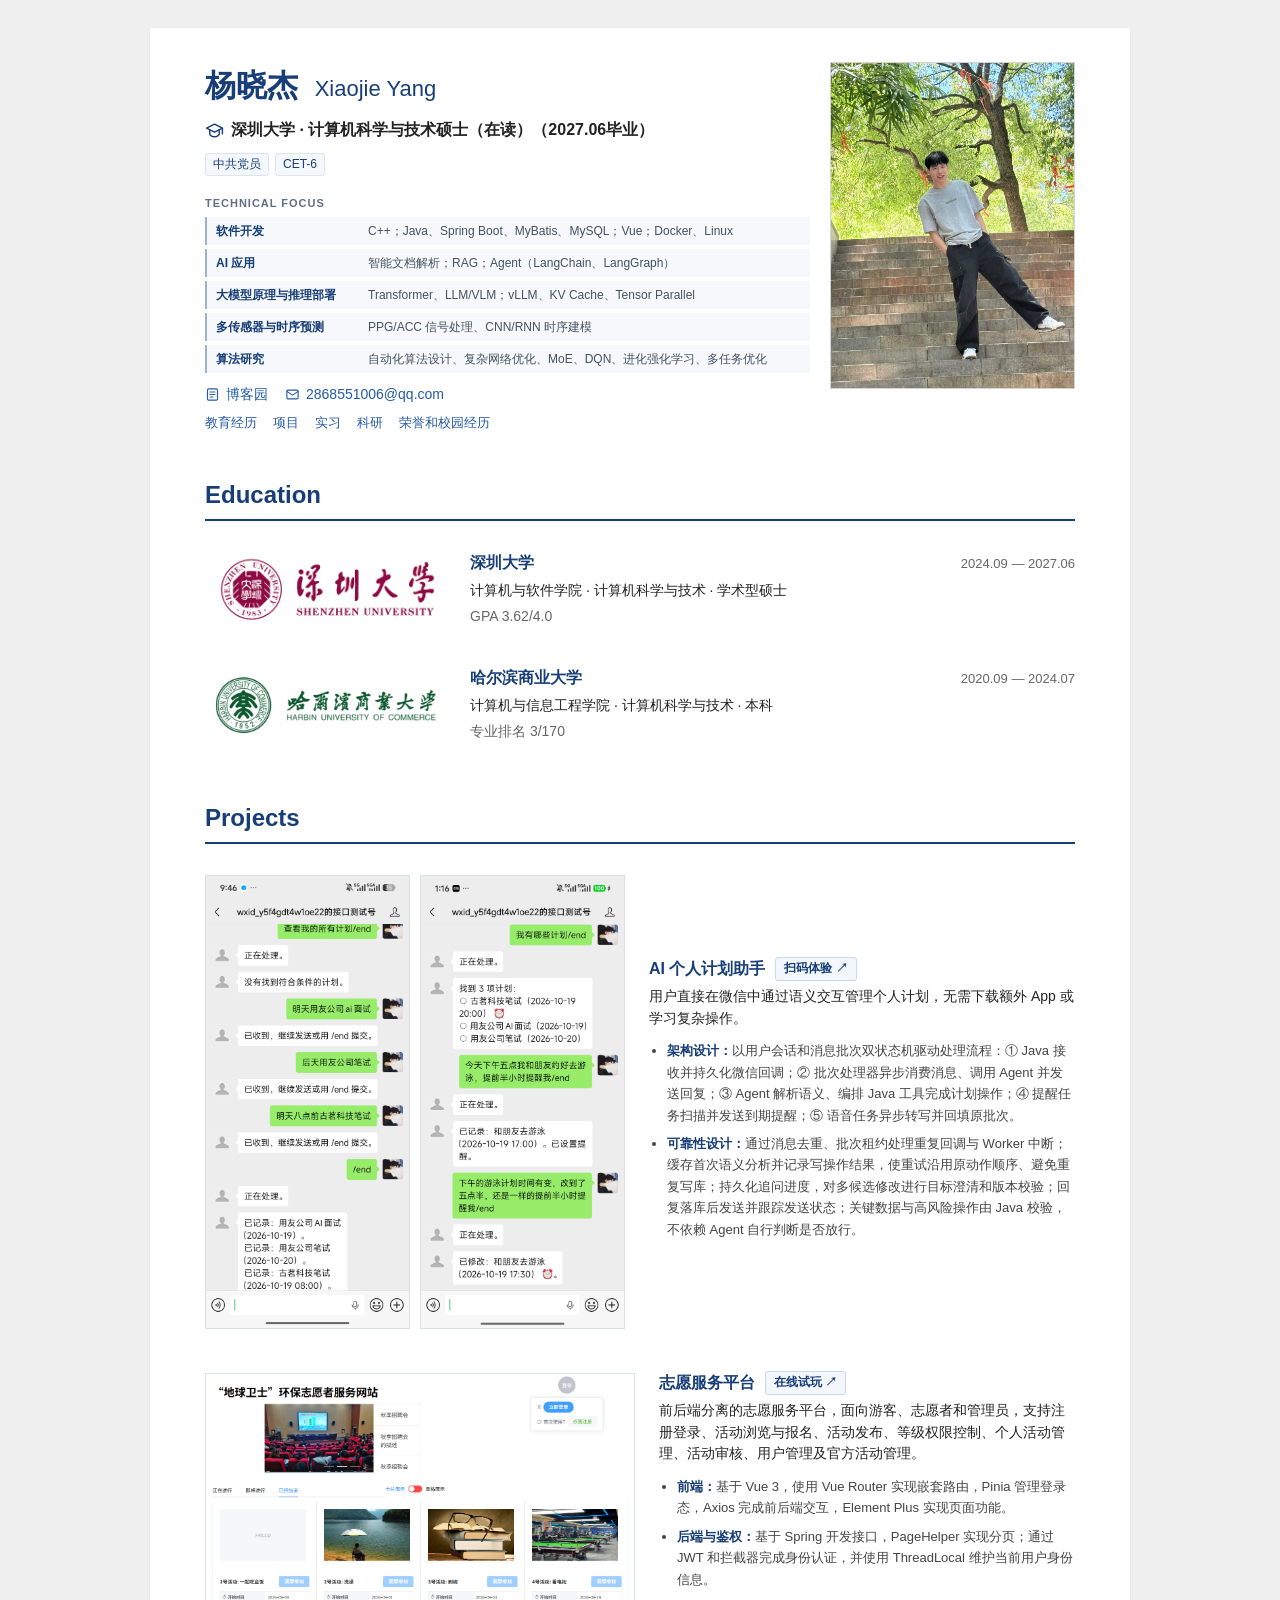
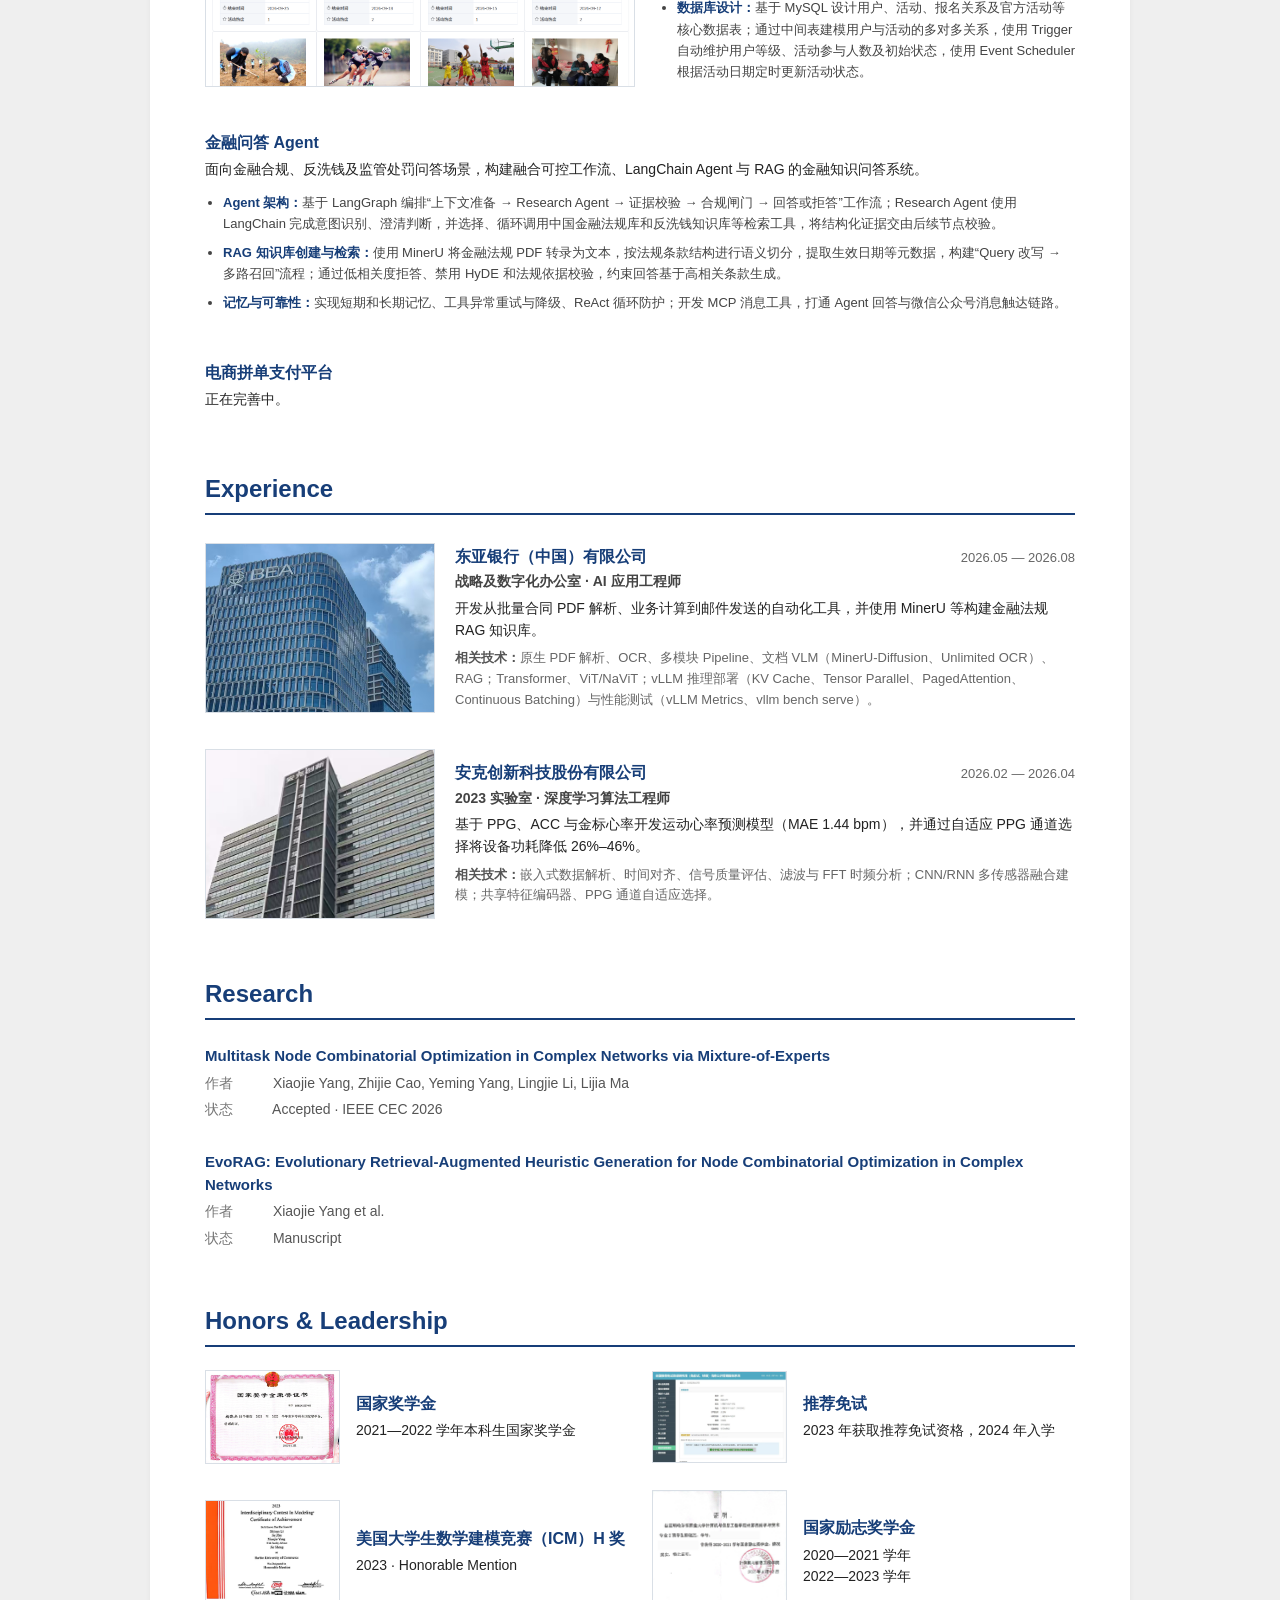
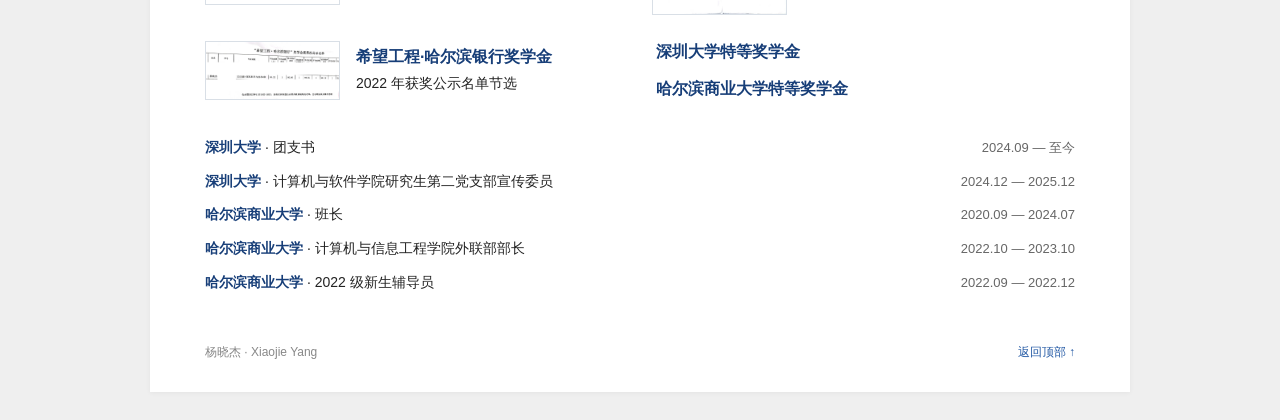
==== commit f88dc0b9: "Update index.html" ====
--- a/index.html
+++ b/index.html
@@ -19,10 +19,10 @@
       <div class="profile-focus" aria-label="研究与实践方向">
           <p class="focus-heading">Technical Focus</p>
           <ul class="focus-list">
-            <li><strong>软件开发</strong><span>Java、Spring Boot、MyBatis、MySQL；Vue；Docker、Linux</span></li>
-            <li><strong>AI 应用</strong><span>智能文档解析；RAG；Agent（LangChain、LangGraph、MCP）</span></li>
+            <li><strong>软件开发</strong><span>C++；Java、Spring Boot、MyBatis、MySQL；Vue；Docker、Linux</span></li>
+            <li><strong>AI 应用</strong><span>智能文档解析；RAG；Agent（LangChain、LangGraph）</span></li>
             <li><strong>大模型原理与推理部署</strong><span>Transformer、LLM/VLM；vLLM、KV Cache、Tensor Parallel</span></li>
-            <li><strong>多传感器与时序预测</strong><span>PPG/ACC 信号处理、滤波、FFT、CNN/RNN 时序建模</span></li>
+            <li><strong>多传感器与时序预测</strong><span>PPG/ACC 信号处理、CNN/RNN 时序建模</span></li>
             <li><strong>算法研究</strong><span>自动化算法设计、复杂网络优化、MoE、DQN、进化强化学习、多任务优化</span></li>
           </ul>
       </div>
@@ -31,7 +31,7 @@
             <a href="https://www.cnblogs.com/yang-xiaojie" target="_blank" rel="noopener noreferrer"><svg viewBox="0 0 24 24" fill="none" stroke="currentColor" stroke-width="1.8" stroke-linecap="round" stroke-linejoin="round" aria-hidden="true"><rect x="4" y="3" width="16" height="18" rx="2"/><path d="M8 8h8M8 12h8M8 16h5"/></svg><span>博客园</span></a>
             <a href="mailto:2868551006@qq.com"><svg viewBox="0 0 24 24" fill="none" stroke="currentColor" stroke-width="1.8" stroke-linecap="round" stroke-linejoin="round" aria-hidden="true"><rect x="3" y="5" width="18" height="14" rx="2"/><path d="m3 7 9 6 9-6"/></svg><span>2868551006@qq.com</span></a>
           </div>
-          <nav class="profile-nav" aria-label="页面导航"><a href="#education">Education</a><a href="#projects">Projects</a><a href="#experience">Experience</a><a href="#research">Research</a><a href="#honors">Honors &amp; Leadership</a></nav>
+          <nav class="profile-nav" aria-label="页面导航"><a href="#education">教育经历</a><a href="#projects">项目</a><a href="#experience">实习</a><a href="#research">科研</a><a href="#honors">荣誉和校园经历</a></nav>
       </div>
       <img class="profile-photo" src="./assets/profile-photo.jpg" alt="杨晓杰的生活照" width="245" height="327">
     </header>
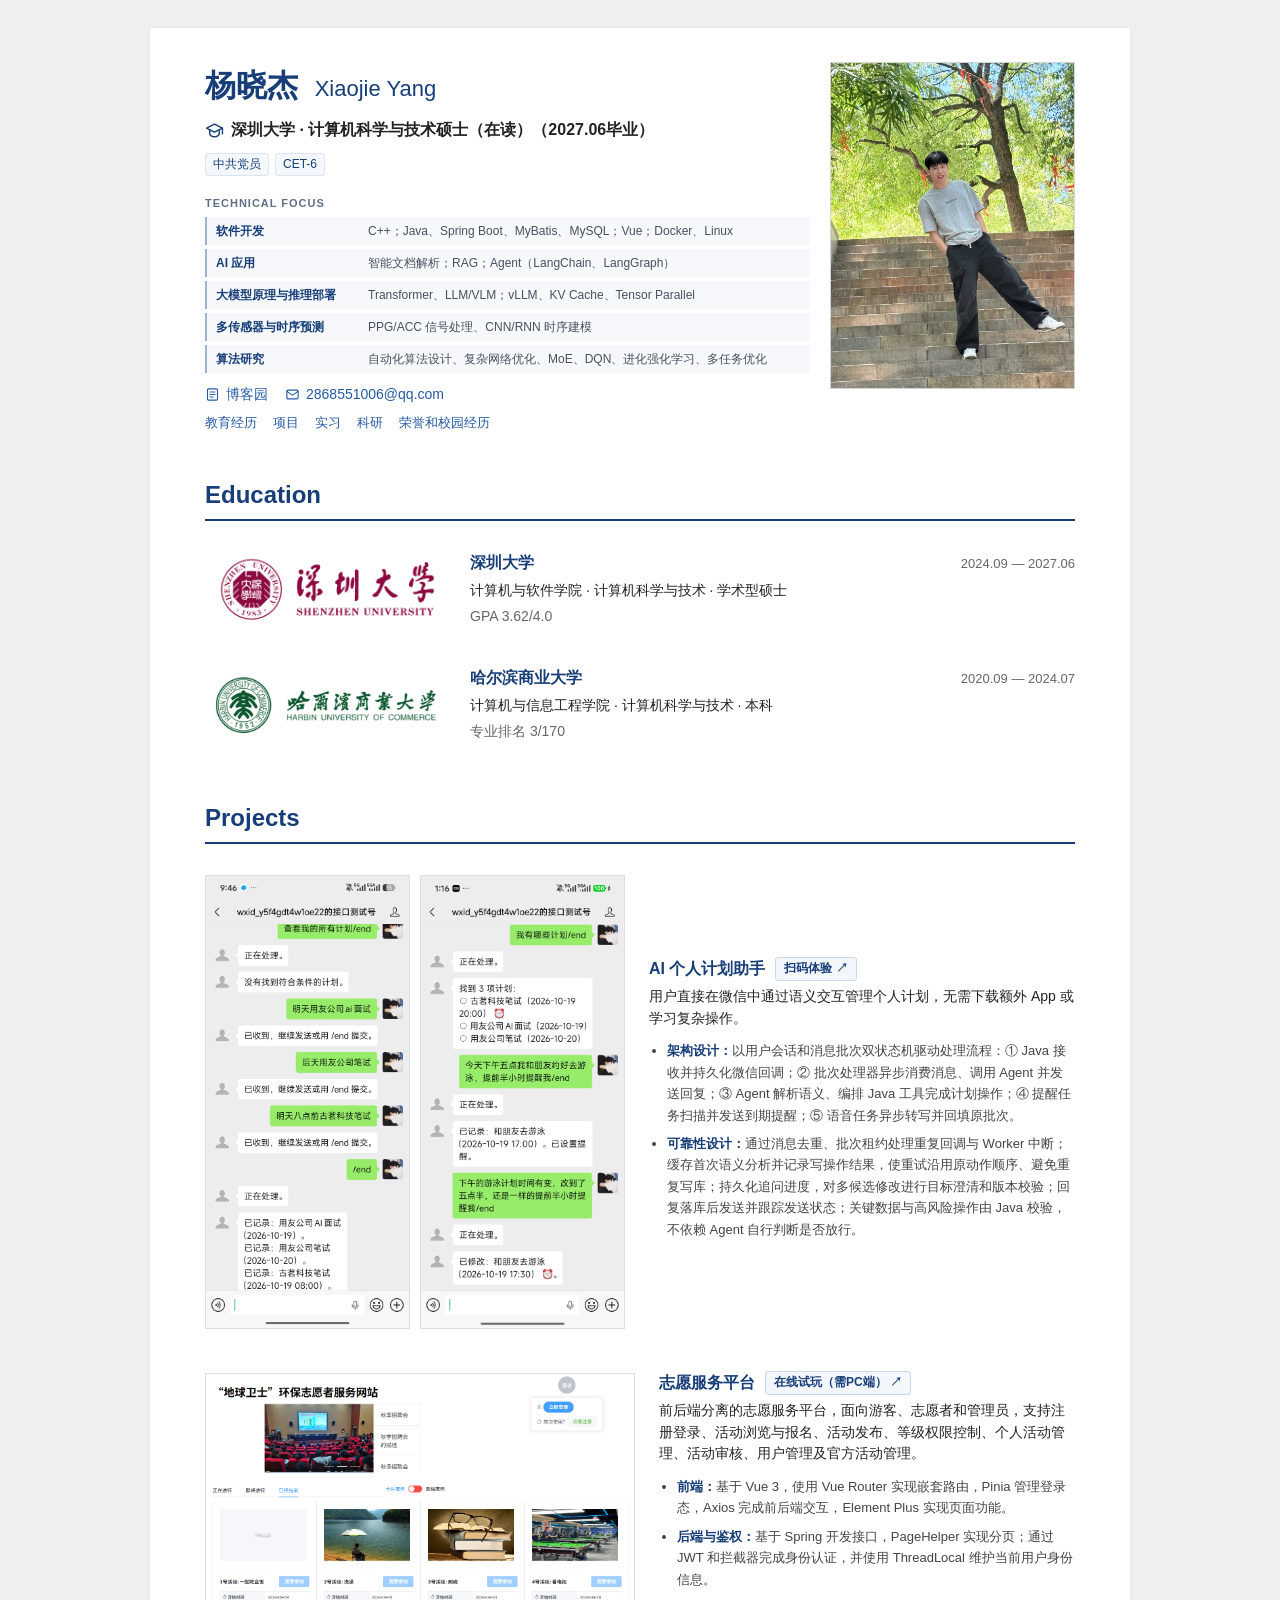
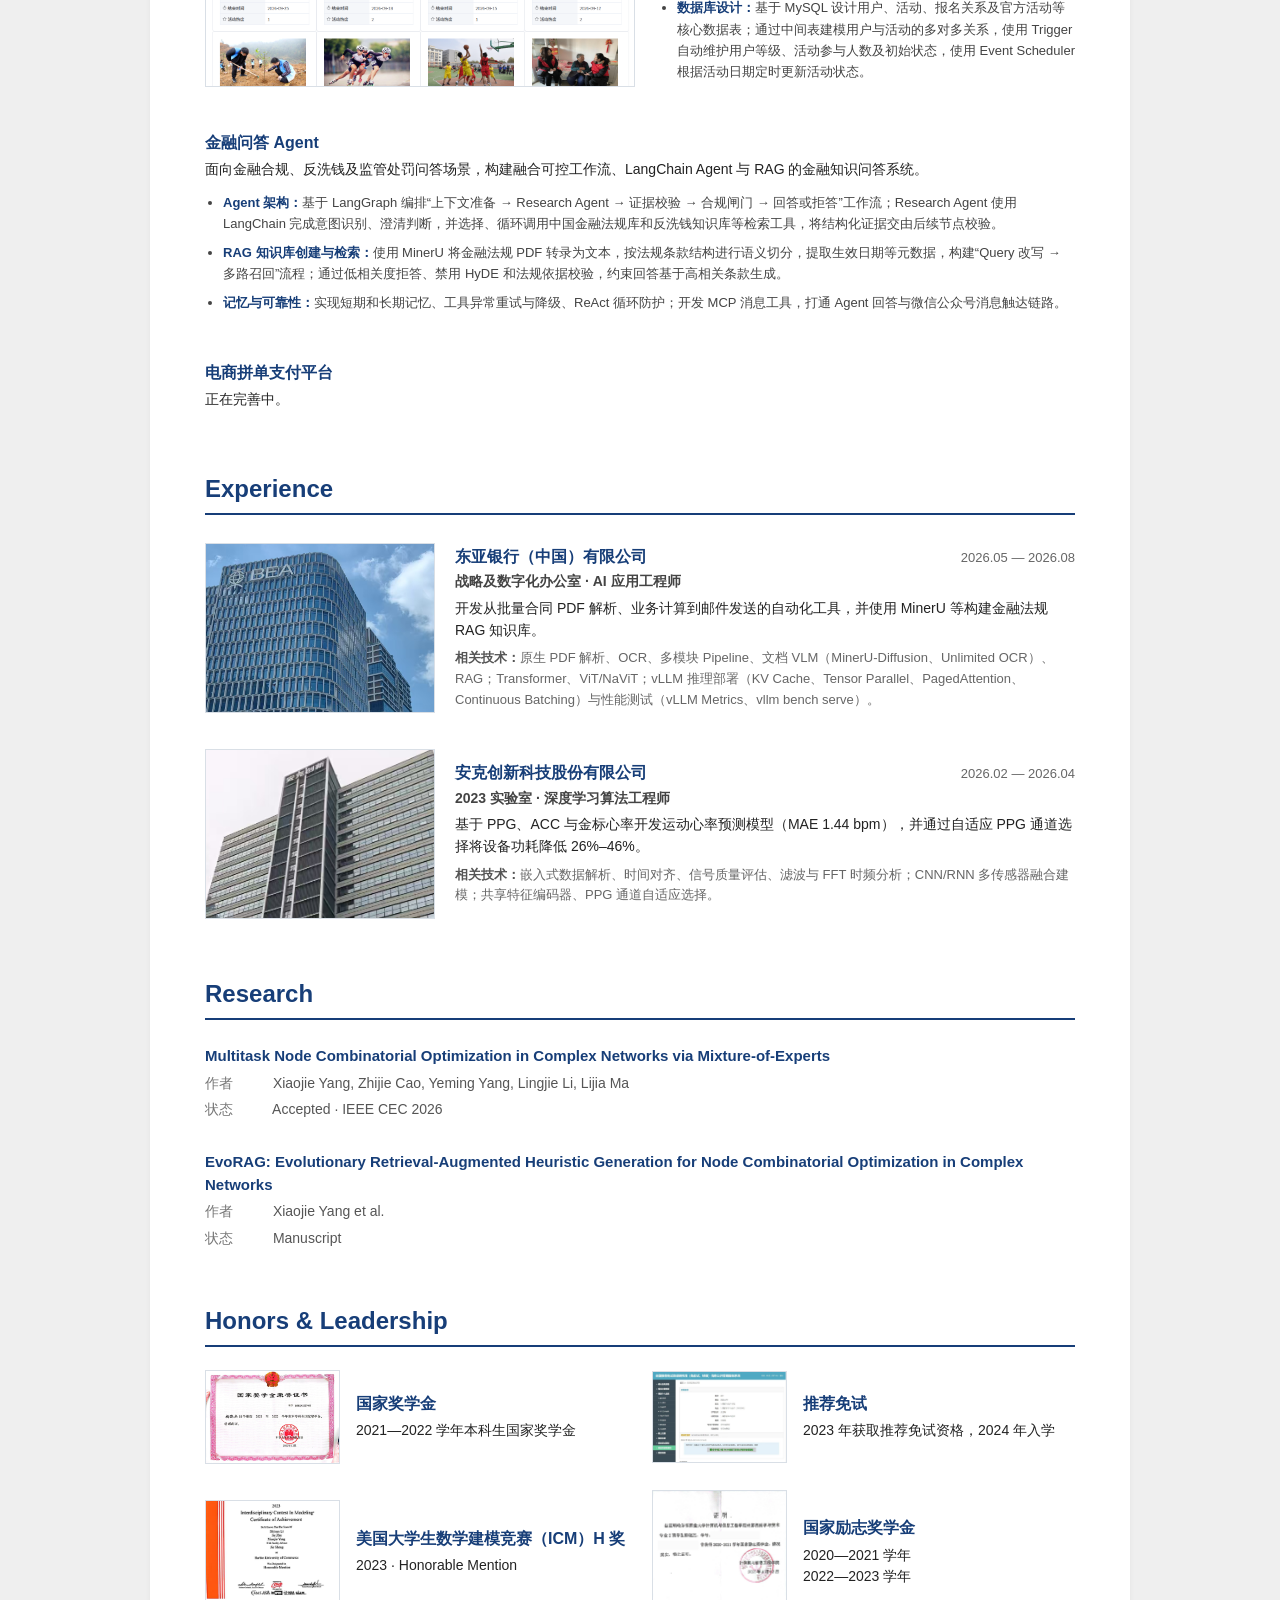
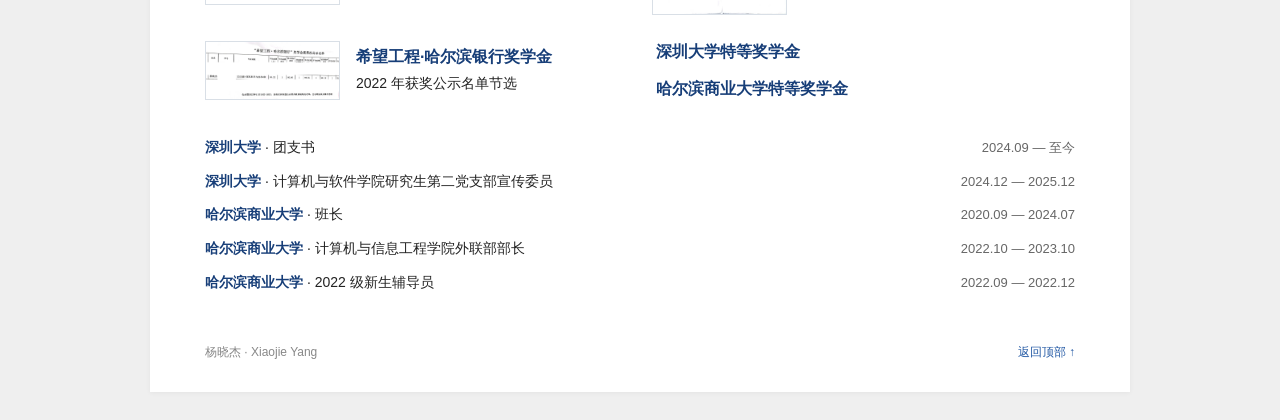
==== commit 58d4b625: "Update index.html" ====
--- a/index.html
+++ b/index.html
@@ -61,7 +61,7 @@
       <div class="entry project-entry visual-entry volunteer-entry">
         <div class="entry-side"><img class="entry-image volunteer-image" src="./assets/volunteer-platform.png" alt="志愿服务平台网页截图" width="1242" height="905" loading="lazy"></div>
         <div class="entry-body">
-          <div class="project-heading"><h3><a href="http://39.96.51.13/" target="_blank" rel="noopener noreferrer">志愿服务平台</a></h3><a class="project-demo" href="http://39.96.51.13/" target="_blank" rel="noopener noreferrer">在线试玩 ↗</a></div>
+          <div class="project-heading"><h3><a href="http://39.96.51.13/" target="_blank" rel="noopener noreferrer">志愿服务平台</a></h3><a class="project-demo" href="http://39.96.51.13/" target="_blank" rel="noopener noreferrer">在线试玩（需PC端） ↗</a></div>
           <p>前后端分离的志愿服务平台，面向游客、志愿者和管理员，支持注册登录、活动浏览与报名、活动发布、等级权限控制、个人活动管理、活动审核、用户管理及官方活动管理。</p>
           <ul class="project-details">
             <li><strong>前端：</strong>基于 Vue 3，使用 Vue Router 实现嵌套路由，Pinia 管理登录态，Axios 完成前后端交互，Element Plus 实现页面功能。</li>
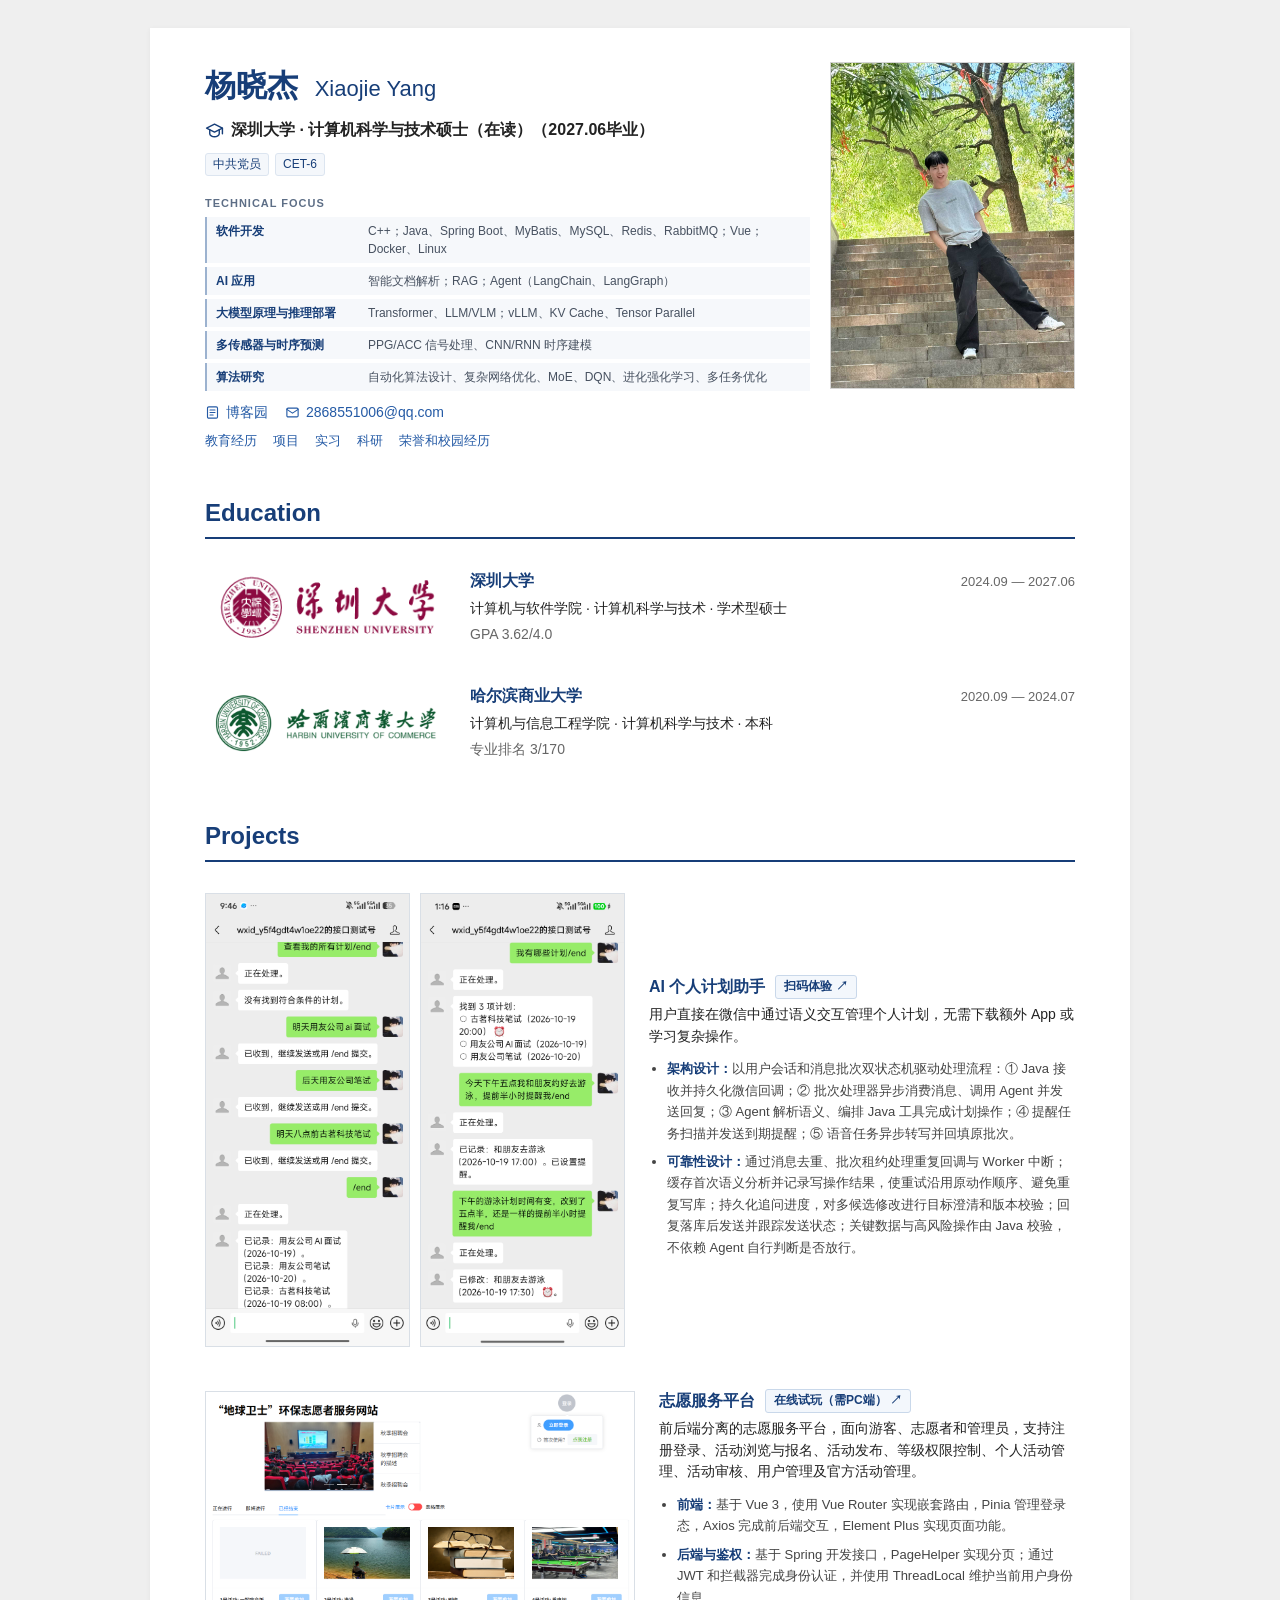
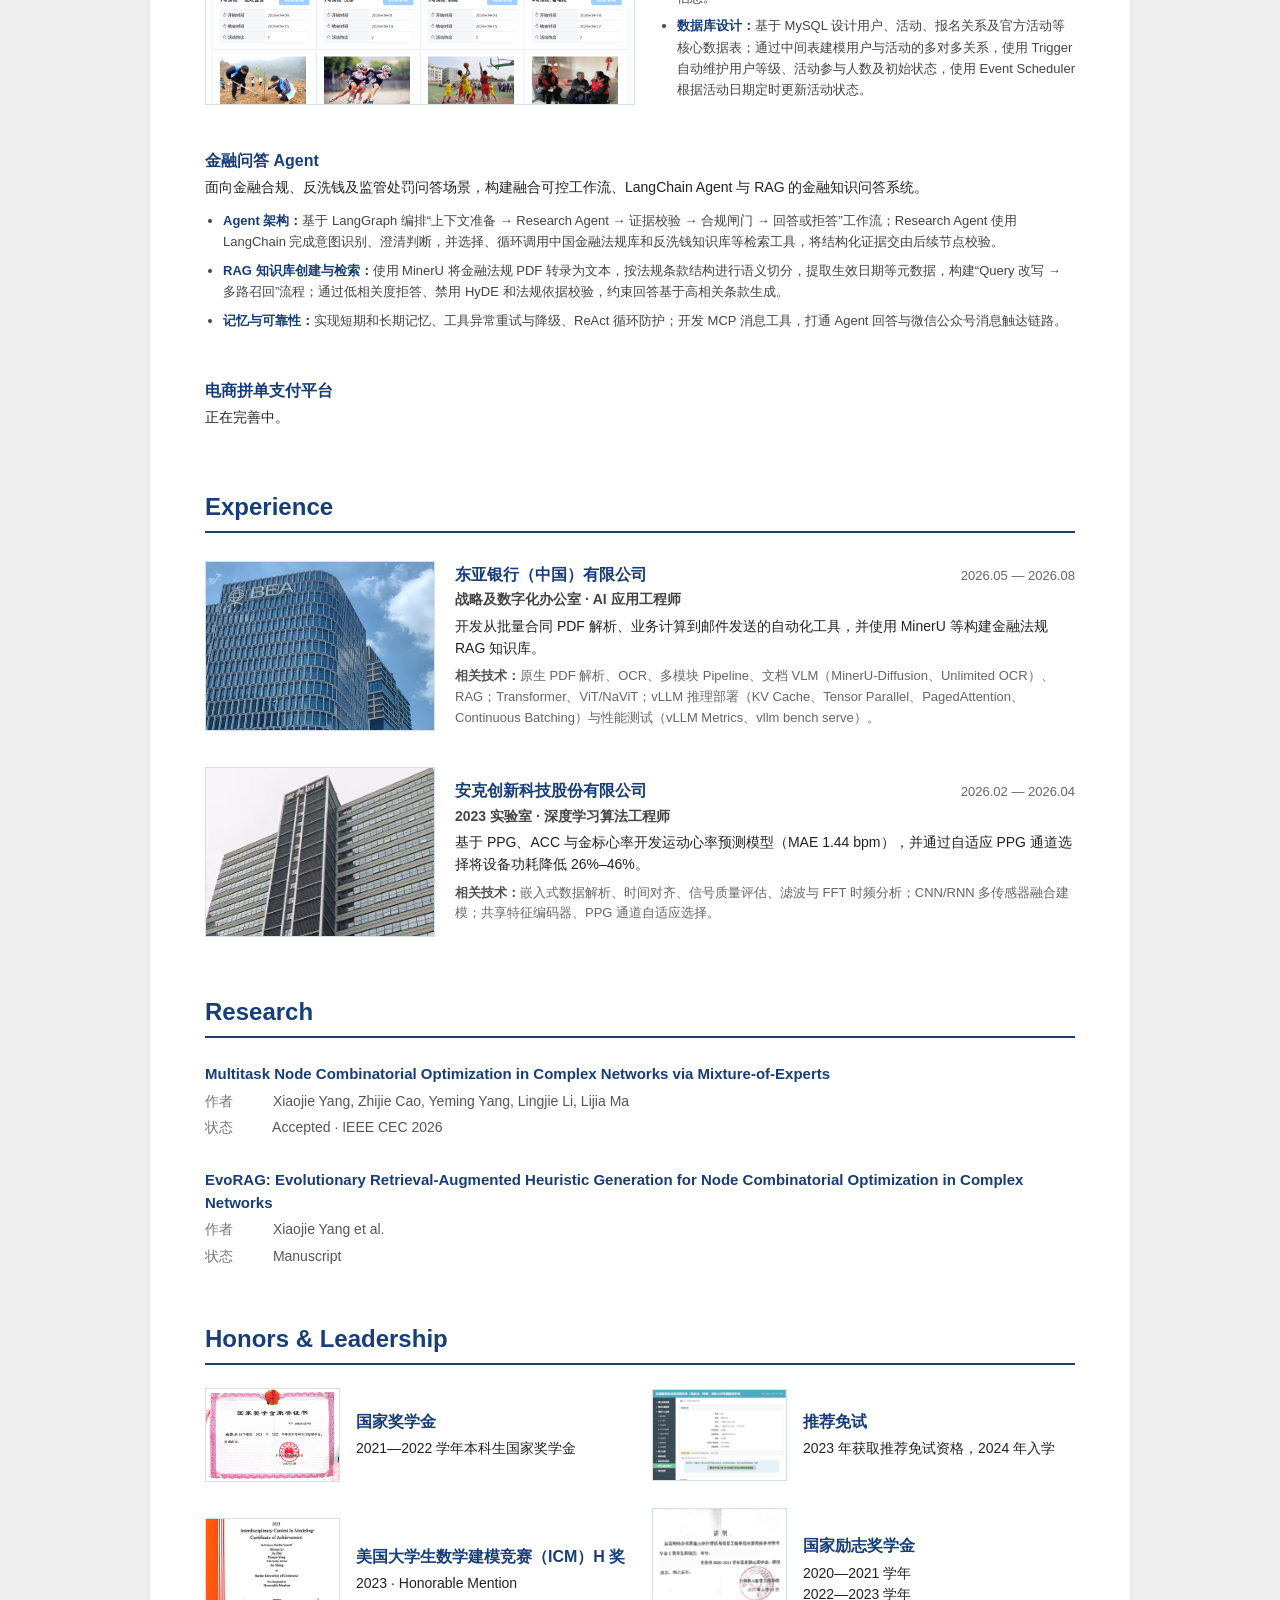
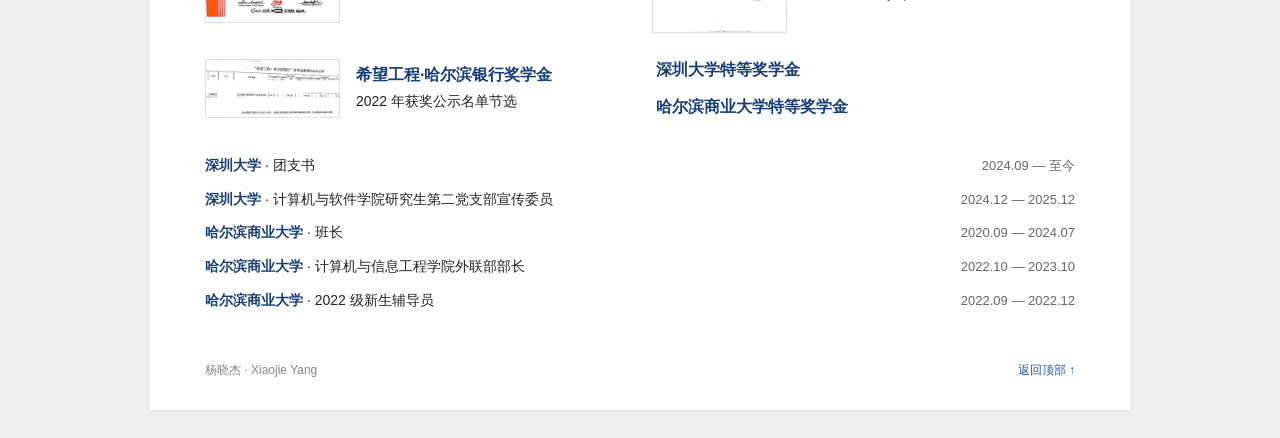
==== commit 6037b962: "Update index.html" ====
--- a/index.html
+++ b/index.html
@@ -19,7 +19,7 @@
       <div class="profile-focus" aria-label="研究与实践方向">
           <p class="focus-heading">Technical Focus</p>
           <ul class="focus-list">
-            <li><strong>软件开发</strong><span>C++；Java、Spring Boot、MyBatis、MySQL；Vue；Docker、Linux</span></li>
+            <li><strong>软件开发</strong><span>C++；Java、Spring Boot、MyBatis、MySQL、Redis、RabbitMQ；Vue；Docker、Linux</span></li>
             <li><strong>AI 应用</strong><span>智能文档解析；RAG；Agent（LangChain、LangGraph）</span></li>
             <li><strong>大模型原理与推理部署</strong><span>Transformer、LLM/VLM；vLLM、KV Cache、Tensor Parallel</span></li>
             <li><strong>多传感器与时序预测</strong><span>PPG/ACC 信号处理、CNN/RNN 时序建模</span></li>
